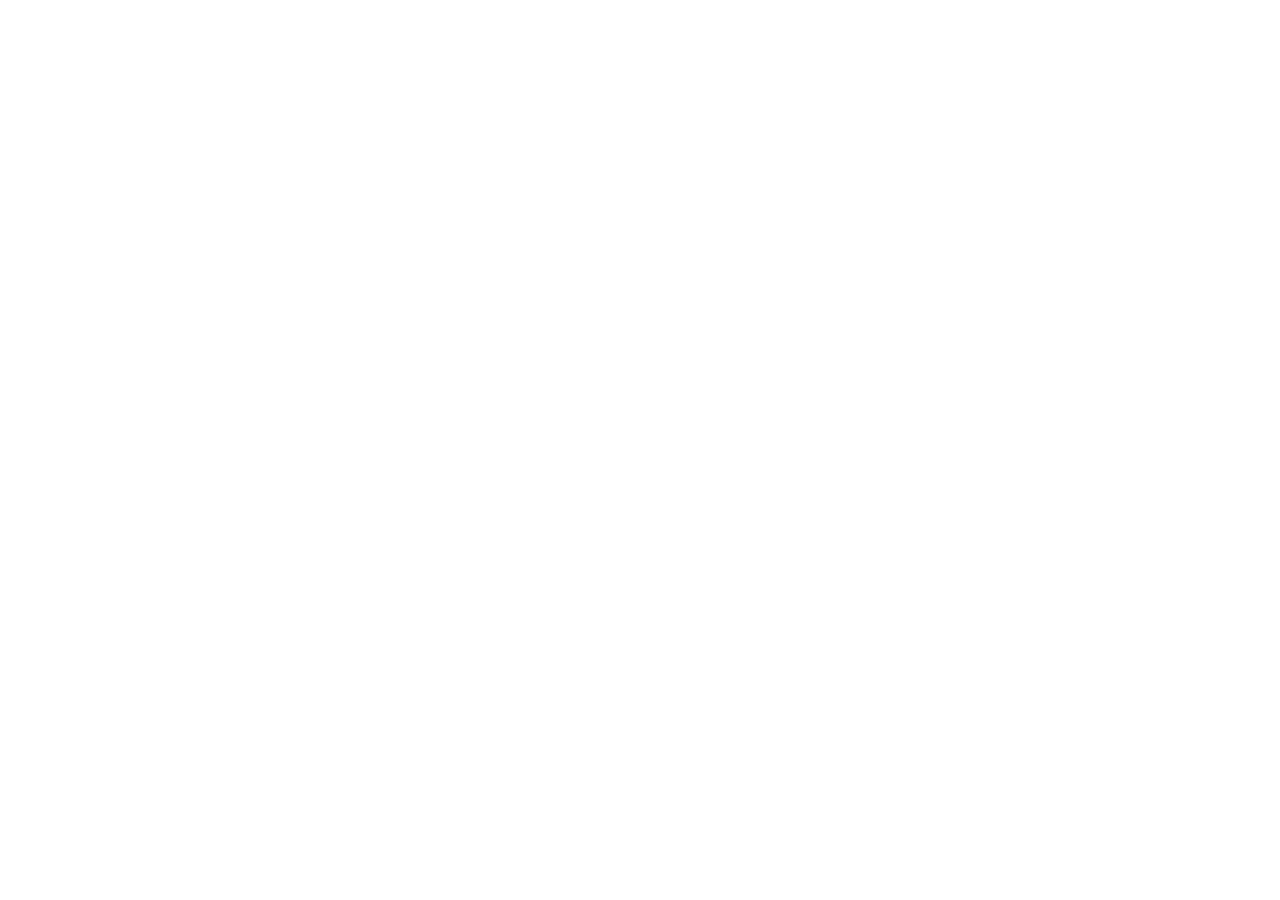
==== index.html @ 934b29be "DigiAssist redirect: eliaslenz-mbaberatung.de -> digiassist.kestura.io" ====
<!DOCTYPE html>
<html lang="de">
<head>
  <meta charset="utf-8">
  <meta name="viewport" content="width=device-width, initial-scale=1">
  <title>DigiAssist — Weiterleitung / Redirect</title>
  <link rel="canonical" href="https://digiassist.kestura.io/">
  <meta name="robots" content="noindex, follow">
  <meta http-equiv="refresh" content="0; url=https://digiassist.kestura.io/">
  <script>window.location.replace("https://digiassist.kestura.io/" + window.location.search + window.location.hash);</script>
  <style>
    body{font-family:system-ui,-apple-system,Segoe UI,Roboto,sans-serif;background:#0e1424;color:#e8edf6;display:flex;min-height:100vh;align-items:center;justify-content:center;margin:0;text-align:center}
    a{color:#6ea8ff}
    .box{max-width:520px;padding:2rem}
  </style>
</head>
<body>
  <div class="box">
    <h1>DigiAssist ist umgezogen</h1>
    <p>Diese Seite finden Sie jetzt unter
       <a href="https://digiassist.kestura.io/">digiassist.kestura.io</a>.</p>
    <p>Sie werden automatisch weitergeleitet. / You are being redirected.</p>
  </div>
</body>
</html>
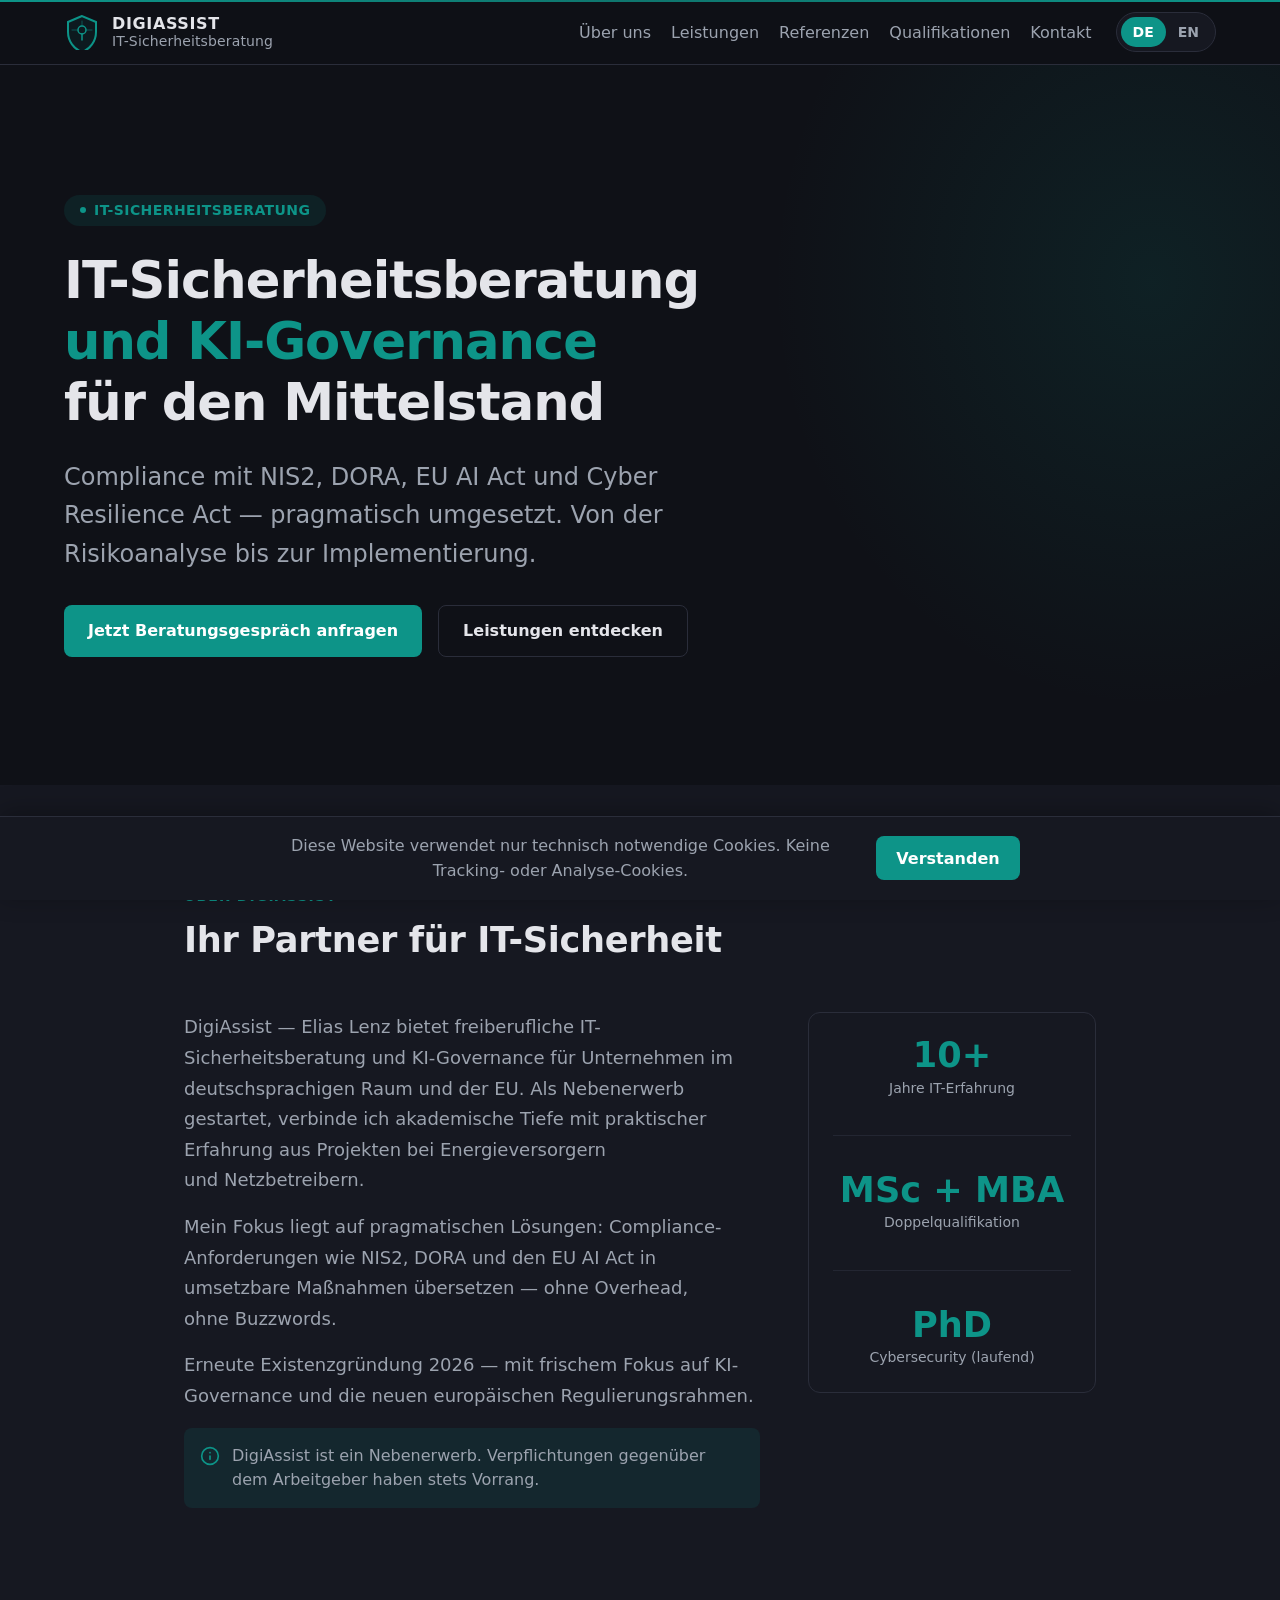
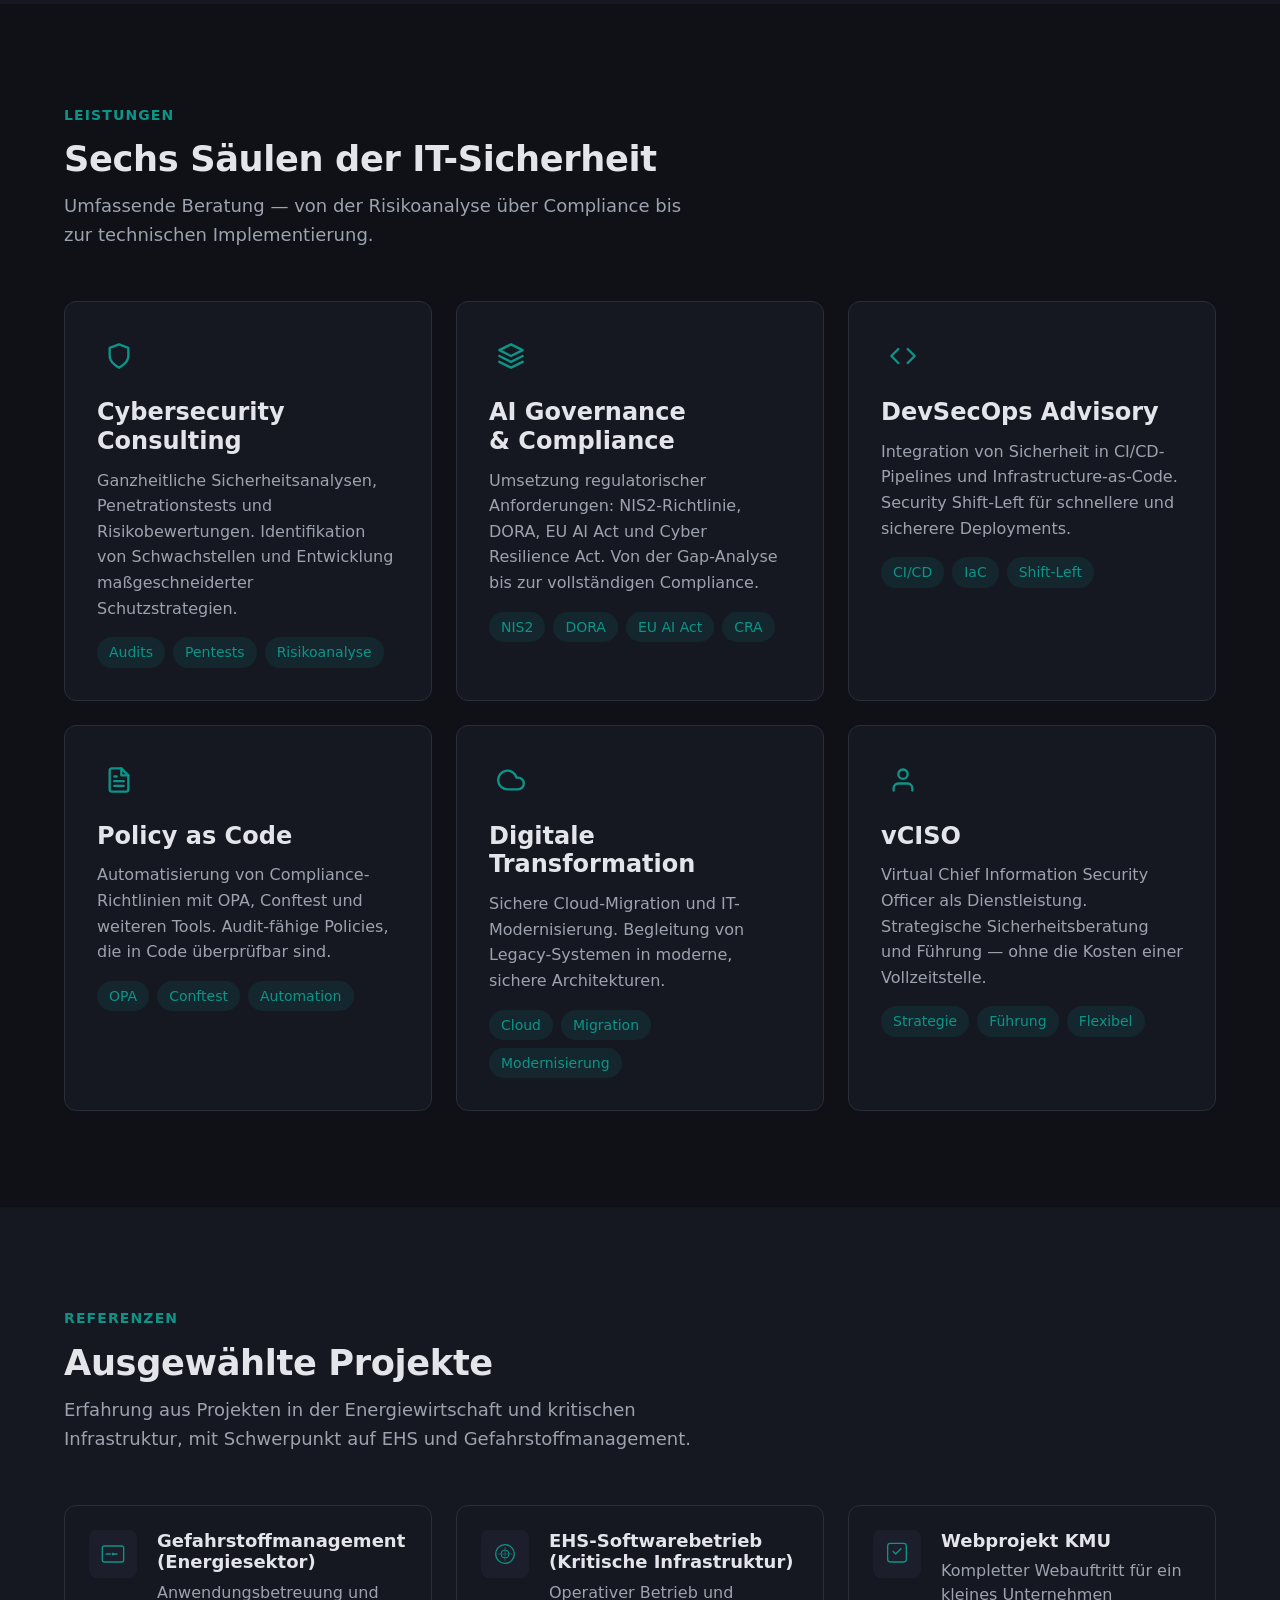
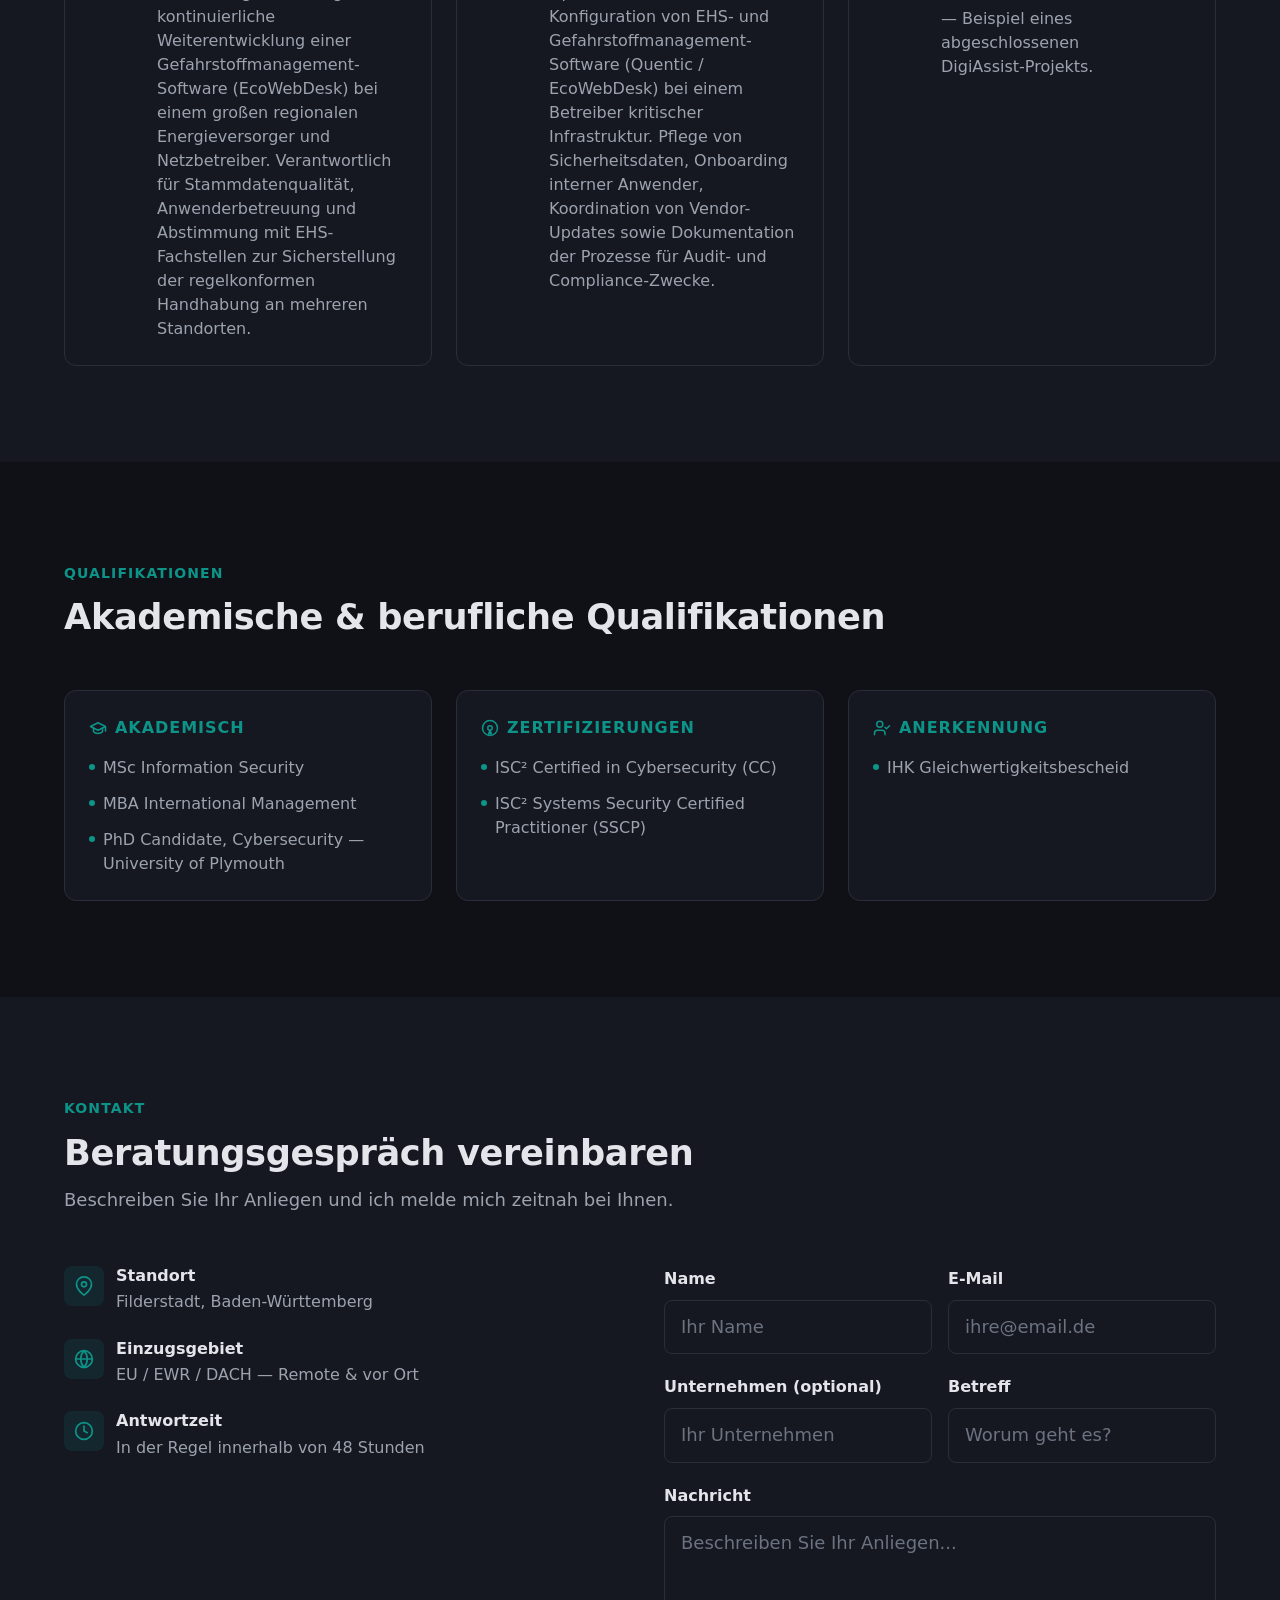
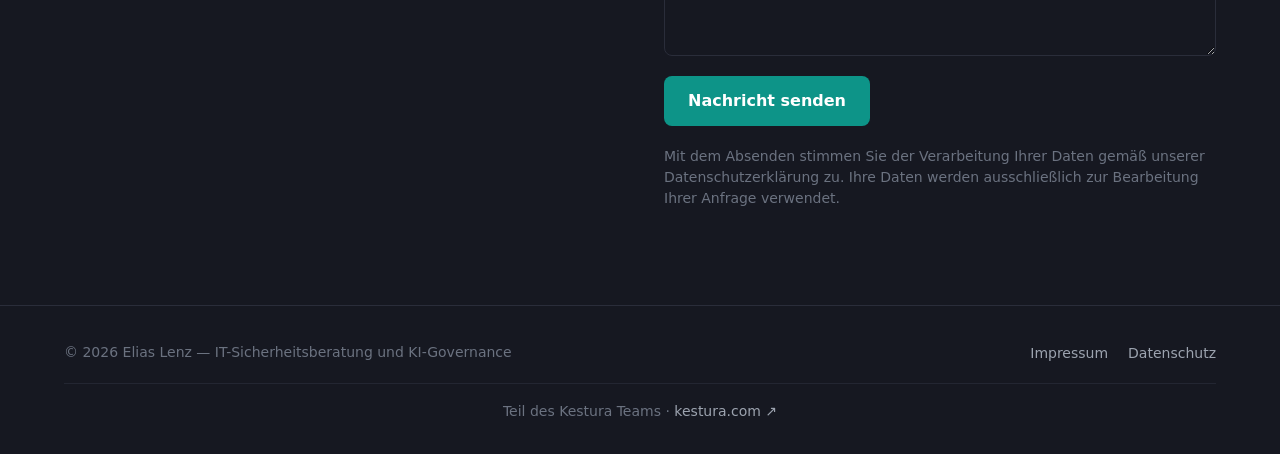
==== commit 6b94dc10: "feat: cutover to canonical eliaslenz-mbaberatung.de Replaces redirect shim with full DigiAssist site" ====
--- a/index.html
+++ b/index.html
@@ -1,25 +1,628 @@
 <!DOCTYPE html>
 <html lang="de">
 <head>
-  <meta charset="utf-8">
-  <meta name="viewport" content="width=device-width, initial-scale=1">
-  <title>DigiAssist — Weiterleitung / Redirect</title>
-  <link rel="canonical" href="https://digiassist.kestura.io/">
-  <meta name="robots" content="noindex, follow">
-  <meta http-equiv="refresh" content="0; url=https://digiassist.kestura.io/">
-  <script>window.location.replace("https://digiassist.kestura.io/" + window.location.search + window.location.hash);</script>
-  <style>
-    body{font-family:system-ui,-apple-system,Segoe UI,Roboto,sans-serif;background:#0e1424;color:#e8edf6;display:flex;min-height:100vh;align-items:center;justify-content:center;margin:0;text-align:center}
-    a{color:#6ea8ff}
-    .box{max-width:520px;padding:2rem}
-  </style>
+<meta charset="UTF-8">
+<meta name="viewport" content="width=device-width, initial-scale=1.0">
+
+<!--
+  Security headers.
+  Only Content-Security-Policy is valid as an HTML <meta http-equiv> per
+  the HTML5 spec; X-Content-Type-Options, X-Frame-Options, Referrer-Policy
+  and Permissions-Policy are HTTP-only and must be set at the host edge
+  (Cloudflare, Hetzner Apache .htaccess, etc.). See docs/Security.md.
+-->
+<meta http-equiv="Content-Security-Policy" content="default-src 'self'; script-src 'self' 'unsafe-inline'; style-src 'self' 'unsafe-inline'; img-src 'self' data:; font-src 'self'; connect-src 'self'; frame-ancestors 'none'; base-uri 'self'; form-action 'self' mailto:;">
+<meta name="referrer" content="strict-origin-when-cross-origin">
+
+<title>DigiAssist — IT-Sicherheitsberatung und KI-Governance | Elias Lenz</title>
+<meta name="description" content="Freiberufliche IT-Sicherheitsberatung und KI-Governance für den Mittelstand. NIS2, DORA, EU AI Act Compliance. Cybersecurity Consulting aus Filderstadt.">
+<meta property="og:title" content="DigiAssist — IT-Sicherheitsberatung und KI-Governance">
+<meta property="og:description" content="Freiberufliche IT-Sicherheitsberatung und KI-Governance für den Mittelstand. NIS2, DORA, EU AI Act Compliance.">
+<meta property="og:type" content="website">
+<meta property="og:url" content="https://eliaslenz-mbaberatung.de">
+<meta property="og:locale" content="de_DE">
+<meta property="og:locale:alternate" content="en_GB">
+<link rel="canonical" href="https://eliaslenz-mbaberatung.de">
+<link rel="alternate" hreflang="de" href="https://eliaslenz-mbaberatung.de/">
+<link rel="alternate" hreflang="en-GB" href="https://eliaslenz-mbaberatung.de/">
+<link rel="alternate" hreflang="x-default" href="https://eliaslenz-mbaberatung.de/">
+<link rel="stylesheet" href="./styles.css">
+
+<!-- JSON-LD Structured Data -->
+<script type="application/ld+json">
+{
+  "@context": "https://schema.org",
+  "@type": "ProfessionalService",
+  "name": "DigiAssist — Elias Lenz, IT-Sicherheitsberatung und KI-Governance",
+  "url": "https://eliaslenz-mbaberatung.de",
+  "description": "Freiberufliche IT-Sicherheitsberatung und KI-Governance für den Mittelstand. NIS2, DORA, EU AI Act, Cyber Resilience Act Compliance.",
+  "address": {
+    "@type": "PostalAddress",
+    "addressLocality": "Filderstadt",
+    "addressRegion": "Baden-Württemberg",
+    "addressCountry": "DE"
+  },
+  "areaServed": ["EU", "EEA", "DACH"],
+  "founder": {
+    "@type": "Person",
+    "name": "Elias Lenz",
+    "jobTitle": "IT-Sicherheitsberater und KI-Governance Consultant"
+  },
+  "parentOrganization": {
+    "@type": "Organization",
+    "name": "Kestura",
+    "url": "https://kestura.com"
+  }
+}
+</script>
 </head>
 <body>
-  <div class="box">
-    <h1>DigiAssist ist umgezogen</h1>
-    <p>Diese Seite finden Sie jetzt unter
-       <a href="https://digiassist.kestura.io/">digiassist.kestura.io</a>.</p>
-    <p>Sie werden automatisch weitergeleitet. / You are being redirected.</p>
+
+<!-- Skip Link -->
+<a href="#main" class="skip-link">Zum Inhalt springen</a>
+
+<!-- ====== HEADER ====== -->
+<header class="header" id="header">
+  <div class="container header__inner">
+    <a href="#" class="logo" aria-label="DigiAssist — Startseite">
+      <!-- SVG Logo: Shield with circuit/lock motif -->
+      <svg class="logo__icon" viewBox="0 0 36 36" fill="none" xmlns="http://www.w3.org/2000/svg" aria-hidden="true">
+        <path d="M18 2L4 8v10c0 9.33 5.97 17.06 14 20 8.03-2.94 14-10.67 14-20V8L18 2z" stroke="#0d9488" stroke-width="2" fill="none"/>
+        <path d="M18 2L4 8v10c0 9.33 5.97 17.06 14 20 8.03-2.94 14-10.67 14-20V8L18 2z" fill="#0d9488" opacity="0.08"/>
+        <circle cx="18" cy="16" r="4" stroke="#0d9488" stroke-width="1.5" fill="none"/>
+        <line x1="18" y1="20" x2="18" y2="26" stroke="#0d9488" stroke-width="1.5" stroke-linecap="round"/>
+        <line x1="14" y1="16" x2="8" y2="16" stroke="#0d9488" stroke-width="1" stroke-linecap="round" opacity="0.5"/>
+        <line x1="22" y1="16" x2="28" y2="16" stroke="#0d9488" stroke-width="1" stroke-linecap="round" opacity="0.5"/>
+        <line x1="18" y1="12" x2="18" y2="7" stroke="#0d9488" stroke-width="1" stroke-linecap="round" opacity="0.5"/>
+      </svg>
+      <span class="logo__text">
+        DigiAssist
+        <span class="logo__sub" data-i18n="hero.badge">IT-Sicherheitsberatung</span>
+      </span>
+    </a>
+
+    <nav class="nav" aria-label="Hauptnavigation">
+      <ul class="nav__links" role="list">
+        <li><a href="#about" data-i18n="nav.about">Über uns</a></li>
+        <li><a href="#services" data-i18n="nav.services">Leistungen</a></li>
+        <li><a href="#references" data-i18n="nav.references">Referenzen</a></li>
+        <li><a href="#qualifications" data-i18n="nav.qualifications">Qualifikationen</a></li>
+        <li><a href="#contact" data-i18n="nav.contact">Kontakt</a></li>
+      </ul>
+
+      <div class="lang-toggle" role="group" aria-label="Sprache wählen">
+        <button class="lang-toggle__btn active" data-lang="de" onclick="setLanguage('de')" aria-label="Deutsch">DE</button>
+        <button class="lang-toggle__btn" data-lang="en" onclick="setLanguage('en')" aria-label="English">EN</button>
+      </div>
+
+      <button class="nav-toggle" aria-label="Navigation öffnen" onclick="toggleMobileNav()">
+        <svg viewBox="0 0 24 24" fill="none" stroke="currentColor" stroke-width="2" stroke-linecap="round">
+          <line x1="3" y1="6" x2="21" y2="6"/>
+          <line x1="3" y1="12" x2="21" y2="12"/>
+          <line x1="3" y1="18" x2="21" y2="18"/>
+        </svg>
+      </button>
+    </nav>
   </div>
+</header>
+
+<!-- Mobile Nav Overlay -->
+<div class="mobile-nav" id="mobileNav" role="dialog" aria-label="Navigation">
+  <button class="mobile-nav__close" aria-label="Navigation schließen" onclick="toggleMobileNav()">
+    <svg viewBox="0 0 24 24" fill="none" stroke="currentColor" stroke-width="2" stroke-linecap="round" width="24" height="24">
+      <line x1="18" y1="6" x2="6" y2="18"/>
+      <line x1="6" y1="6" x2="18" y2="18"/>
+    </svg>
+  </button>
+  <a href="#about" onclick="toggleMobileNav()" data-i18n="nav.about">Über uns</a>
+  <a href="#services" onclick="toggleMobileNav()" data-i18n="nav.services">Leistungen</a>
+  <a href="#references" onclick="toggleMobileNav()" data-i18n="nav.references">Referenzen</a>
+  <a href="#qualifications" onclick="toggleMobileNav()" data-i18n="nav.qualifications">Qualifikationen</a>
+  <a href="#contact" onclick="toggleMobileNav()" data-i18n="nav.contact">Kontakt</a>
+  <div class="lang-toggle" style="margin-top: 1rem;">
+    <button class="lang-toggle__btn active" data-lang="de" onclick="setLanguage('de')" aria-label="Deutsch">DE</button>
+    <button class="lang-toggle__btn" data-lang="en" onclick="setLanguage('en')" aria-label="English">EN</button>
+  </div>
+</div>
+
+<!-- ====== MAIN ====== -->
+<main id="main">
+
+  <!-- HERO -->
+  <section class="hero">
+    <div class="container">
+      <div class="hero__content">
+        <span class="hero__badge" data-i18n="hero.badge">IT-Sicherheitsberatung</span>
+        <h1 class="hero__title">
+          <span data-i18n="hero.title.line1">IT-Sicherheitsberatung</span><br>
+          <span class="accent" data-i18n="hero.title.line2">und KI-Governance</span><br>
+          <span data-i18n="hero.title.line3">für den Mittelstand</span>
+        </h1>
+        <p class="hero__subtitle" data-i18n="hero.subtitle">Compliance mit NIS2, DORA, EU AI Act und Cyber Resilience Act — pragmatisch umgesetzt. Von der Risikoanalyse bis zur Implementierung.</p>
+        <div class="hero__actions">
+          <a href="#contact" class="btn btn--primary" data-i18n="hero.cta">Jetzt Beratungsgespräch anfragen</a>
+          <a href="#services" class="btn btn--outline" data-i18n="hero.cta2">Leistungen entdecken</a>
+        </div>
+      </div>
+    </div>
+  </section>
+
+  <!-- ABOUT -->
+  <section class="section section--alt" id="about">
+    <div class="container container--narrow">
+      <div class="section__header reveal">
+        <span class="section__label" data-i18n="about.label">Über DigiAssist</span>
+        <h2 class="section__title" data-i18n="about.title">Ihr Partner für IT-Sicherheit</h2>
+      </div>
+      <div class="about-content reveal">
+        <div class="about__text">
+          <p data-i18n="about.p1">DigiAssist — Elias Lenz bietet freiberufliche IT-Sicherheitsberatung und KI-Governance für Unternehmen im deutschsprachigen Raum und der EU. Als Nebenerwerb gestartet, verbinde ich akademische Tiefe mit praktischer Erfahrung aus Projekten bei Energieversorgern und Netzbetreibern.</p>
+          <p data-i18n="about.p2">Mein Fokus liegt auf pragmatischen Lösungen: Compliance-Anforderungen wie NIS2, DORA und den EU AI Act in umsetzbare Maßnahmen übersetzen — ohne Overhead, ohne Buzzwords.</p>
+          <p data-i18n="about.p3">Erneute Existenzgründung 2026 — mit frischem Fokus auf KI-Governance und die neuen europäischen Regulierungsrahmen.</p>
+          <div class="about__note">
+            <svg viewBox="0 0 24 24" fill="none" stroke="currentColor" stroke-width="2" stroke-linecap="round" stroke-linejoin="round"><circle cx="12" cy="12" r="10"/><line x1="12" y1="16" x2="12" y2="12"/><line x1="12" y1="8" x2="12.01" y2="8"/></svg>
+            <span data-i18n="about.note">DigiAssist ist ein Nebenerwerb. Verpflichtungen gegenüber dem Arbeitgeber haben stets Vorrang.</span>
+          </div>
+        </div>
+        <div class="about__highlight">
+          <div class="about__stat">
+            <div class="about__stat-value" data-i18n="about.stat1.value">10+</div>
+            <div class="about__stat-label" data-i18n="about.stat1.label">Jahre IT-Erfahrung</div>
+          </div>
+          <hr class="divider">
+          <div class="about__stat">
+            <div class="about__stat-value" data-i18n="about.stat2.value">MSc + MBA</div>
+            <div class="about__stat-label" data-i18n="about.stat2.label">Doppelqualifikation</div>
+          </div>
+          <hr class="divider">
+          <div class="about__stat">
+            <div class="about__stat-value" data-i18n="about.stat3.value">PhD</div>
+            <div class="about__stat-label" data-i18n="about.stat3.label">Cybersecurity (laufend)</div>
+          </div>
+        </div>
+      </div>
+    </div>
+  </section>
+
+  <!-- SERVICES -->
+  <section class="section" id="services">
+    <div class="container">
+      <div class="section__header reveal">
+        <span class="section__label" data-i18n="services.label">Leistungen</span>
+        <h2 class="section__title" data-i18n="services.title">Sechs Säulen der IT-Sicherheit</h2>
+        <p class="section__desc" data-i18n="services.desc">Umfassende Beratung — von der Risikoanalyse über Compliance bis zur technischen Implementierung.</p>
+      </div>
+      <div class="services-grid">
+
+        <!-- Service 1: Cybersecurity Consulting -->
+        <div class="service-card reveal">
+          <div class="service-card__icon">
+            <svg viewBox="0 0 24 24" fill="none" stroke="currentColor" stroke-width="2" stroke-linecap="round" stroke-linejoin="round">
+              <path d="M12 22s8-4 8-10V5l-8-3-8 3v7c0 6 8 10 8 10z"/>
+            </svg>
+          </div>
+          <h3 class="service-card__title" data-i18n="service1.title">Cybersecurity Consulting</h3>
+          <p class="service-card__desc" data-i18n="service1.desc">Ganzheitliche Sicherheitsanalysen, Penetrationstests und Risikobewertungen. Identifikation von Schwachstellen und Entwicklung maßgeschneiderter Schutzstrategien.</p>
+          <div class="service-card__tags" data-i18n-tags="service1.tags">
+            <span class="service-card__tag">Audits</span>
+            <span class="service-card__tag">Pentests</span>
+            <span class="service-card__tag">Risikoanalyse</span>
+          </div>
+        </div>
+
+        <!-- Service 2: AI Governance & Compliance -->
+        <div class="service-card reveal">
+          <div class="service-card__icon">
+            <svg viewBox="0 0 24 24" fill="none" stroke="currentColor" stroke-width="2" stroke-linecap="round" stroke-linejoin="round">
+              <path d="M12 2L2 7l10 5 10-5-10-5z"/><path d="M2 17l10 5 10-5"/><path d="M2 12l10 5 10-5"/>
+            </svg>
+          </div>
+          <h3 class="service-card__title" data-i18n="service2.title">AI Governance & Compliance</h3>
+          <p class="service-card__desc" data-i18n="service2.desc">Umsetzung regulatorischer Anforderungen: NIS2-Richtlinie, DORA, EU AI Act und Cyber Resilience Act. Von der Gap-Analyse bis zur vollständigen Compliance.</p>
+          <div class="service-card__tags" data-i18n-tags="service2.tags">
+            <span class="service-card__tag">NIS2</span>
+            <span class="service-card__tag">DORA</span>
+            <span class="service-card__tag">EU AI Act</span>
+            <span class="service-card__tag">CRA</span>
+          </div>
+        </div>
+
+        <!-- Service 3: DevSecOps Advisory -->
+        <div class="service-card reveal">
+          <div class="service-card__icon">
+            <svg viewBox="0 0 24 24" fill="none" stroke="currentColor" stroke-width="2" stroke-linecap="round" stroke-linejoin="round">
+              <polyline points="16 18 22 12 16 6"/><polyline points="8 6 2 12 8 18"/>
+            </svg>
+          </div>
+          <h3 class="service-card__title" data-i18n="service3.title">DevSecOps Advisory</h3>
+          <p class="service-card__desc" data-i18n="service3.desc">Integration von Sicherheit in CI/CD-Pipelines und Infrastructure-as-Code. Security Shift-Left für schnellere und sicherere Deployments.</p>
+          <div class="service-card__tags" data-i18n-tags="service3.tags">
+            <span class="service-card__tag">CI/CD</span>
+            <span class="service-card__tag">IaC</span>
+            <span class="service-card__tag">Shift-Left</span>
+          </div>
+        </div>
+
+        <!-- Service 4: Policy as Code -->
+        <div class="service-card reveal">
+          <div class="service-card__icon">
+            <svg viewBox="0 0 24 24" fill="none" stroke="currentColor" stroke-width="2" stroke-linecap="round" stroke-linejoin="round">
+              <path d="M14 2H6a2 2 0 0 0-2 2v16a2 2 0 0 0 2 2h12a2 2 0 0 0 2-2V8z"/><polyline points="14 2 14 8 20 8"/><line x1="16" y1="13" x2="8" y2="13"/><line x1="16" y1="17" x2="8" y2="17"/><polyline points="10 9 9 9 8 9"/>
+            </svg>
+          </div>
+          <h3 class="service-card__title" data-i18n="service4.title">Policy as Code</h3>
+          <p class="service-card__desc" data-i18n="service4.desc">Automatisierung von Compliance-Richtlinien mit OPA, Conftest und weiteren Tools. Audit-fähige Policies, die in Code überprüfbar sind.</p>
+          <div class="service-card__tags" data-i18n-tags="service4.tags">
+            <span class="service-card__tag">OPA</span>
+            <span class="service-card__tag">Conftest</span>
+            <span class="service-card__tag">Automation</span>
+          </div>
+        </div>
+
+        <!-- Service 5: Digital Transformation -->
+        <div class="service-card reveal">
+          <div class="service-card__icon">
+            <svg viewBox="0 0 24 24" fill="none" stroke="currentColor" stroke-width="2" stroke-linecap="round" stroke-linejoin="round">
+              <path d="M18 10h-1.26A8 8 0 1 0 9 20h9a5 5 0 0 0 0-10z"/>
+            </svg>
+          </div>
+          <h3 class="service-card__title" data-i18n="service5.title">Digitale Transformation</h3>
+          <p class="service-card__desc" data-i18n="service5.desc">Sichere Cloud-Migration und IT-Modernisierung. Begleitung von Legacy-Systemen in moderne, sichere Architekturen.</p>
+          <div class="service-card__tags" data-i18n-tags="service5.tags">
+            <span class="service-card__tag">Cloud</span>
+            <span class="service-card__tag">Migration</span>
+            <span class="service-card__tag">Modernisierung</span>
+          </div>
+        </div>
+
+        <!-- Service 6: vCISO -->
+        <div class="service-card reveal">
+          <div class="service-card__icon">
+            <svg viewBox="0 0 24 24" fill="none" stroke="currentColor" stroke-width="2" stroke-linecap="round" stroke-linejoin="round">
+              <path d="M20 21v-2a4 4 0 0 0-4-4H8a4 4 0 0 0-4 4v2"/><circle cx="12" cy="7" r="4"/>
+            </svg>
+          </div>
+          <h3 class="service-card__title" data-i18n="service6.title">vCISO</h3>
+          <p class="service-card__desc" data-i18n="service6.desc">Virtual Chief Information Security Officer als Dienstleistung. Strategische Sicherheitsberatung und Führung — ohne die Kosten einer Vollzeitstelle.</p>
+          <div class="service-card__tags" data-i18n-tags="service6.tags">
+            <span class="service-card__tag">Strategie</span>
+            <span class="service-card__tag">Führung</span>
+            <span class="service-card__tag">Flexibel</span>
+          </div>
+        </div>
+
+      </div>
+    </div>
+  </section>
+
+  <!-- REFERENZEN -->
+  <section class="section section--alt" id="references">
+    <div class="container">
+      <div class="section__header reveal">
+        <span class="section__label" data-i18n="refs.label">Referenzen</span>
+        <h2 class="section__title" data-i18n="refs.title">Ausgewählte Projekte</h2>
+        <p class="section__desc" data-i18n="refs.desc">Erfahrung aus Projekten in der Energiewirtschaft und kritischen Infrastruktur, mit Schwerpunkt auf EHS und Gefahrstoffmanagement.</p>
+      </div>
+      <div class="clients-grid">
+        <div class="client-card reveal">
+          <div class="client-card__logo">
+            <svg viewBox="0 0 48 48" fill="none" width="32" height="32">
+              <rect x="8" y="12" width="32" height="24" rx="3" stroke="#0d9488" stroke-width="2" fill="none"/>
+              <path d="M14 24h6m4 0h6" stroke="#0d9488" stroke-width="2" stroke-linecap="round"/>
+              <circle cx="24" cy="24" r="2" fill="#0d9488"/>
+            </svg>
+          </div>
+          <div class="client-card__info">
+            <h3 data-i18n="ref1.name">Gefahrstoffmanagement (Energiesektor)</h3>
+            <p data-i18n="ref1.desc">Anwendungsbetreuung und kontinuierliche Weiterentwicklung einer Gefahrstoffmanagement-Software (EcoWebDesk) bei einem großen regionalen Energieversorger und Netzbetreiber. Verantwortlich für Stammdatenqualität, Anwenderbetreuung und Abstimmung mit EHS-Fachstellen zur Sicherstellung der regelkonformen Handhabung an mehreren Standorten.</p>
+          </div>
+        </div>
+
+        <div class="client-card reveal">
+          <div class="client-card__logo">
+            <svg viewBox="0 0 48 48" fill="none" width="32" height="32">
+              <circle cx="24" cy="24" r="14" stroke="#0d9488" stroke-width="2" fill="none"/>
+              <path d="M14 24h20M24 14v20" stroke="#0d9488" stroke-width="1.5" stroke-linecap="round" opacity="0.5"/>
+              <circle cx="24" cy="24" r="6" stroke="#0d9488" stroke-width="1.5" fill="none"/>
+            </svg>
+          </div>
+          <div class="client-card__info">
+            <h3 data-i18n="ref2.name">EHS-Softwarebetrieb (Kritische Infrastruktur)</h3>
+            <p data-i18n="ref2.desc">Operativer Betrieb und Konfiguration von EHS- und Gefahrstoffmanagement-Software (Quentic / EcoWebDesk) bei einem Betreiber kritischer Infrastruktur. Pflege von Sicherheitsdaten, Onboarding interner Anwender, Koordination von Vendor-Updates sowie Dokumentation der Prozesse für Audit- und Compliance-Zwecke.</p>
+          </div>
+        </div>
+
+        <div class="client-card reveal">
+          <div class="client-card__logo">
+            <svg viewBox="0 0 48 48" fill="none" width="32" height="32">
+              <rect x="10" y="8" width="28" height="28" rx="4" stroke="#0d9488" stroke-width="2" fill="none"/>
+              <path d="M18 20l4 4 8-8" stroke="#0d9488" stroke-width="2" stroke-linecap="round" stroke-linejoin="round"/>
+            </svg>
+          </div>
+          <div class="client-card__info">
+            <h3 data-i18n="ref3.name">Webprojekt KMU</h3>
+            <p data-i18n="ref3.desc">Kompletter Webauftritt für ein kleines Unternehmen — Beispiel eines abgeschlossenen DigiAssist-Projekts.</p>
+          </div>
+        </div>
+      </div>
+    </div>
+  </section>
+
+  <!-- QUALIFIKATIONEN -->
+  <section class="section" id="qualifications">
+    <div class="container">
+      <div class="section__header reveal">
+        <span class="section__label" data-i18n="quals.label">Qualifikationen</span>
+        <h2 class="section__title" data-i18n="quals.title">Akademische & berufliche Qualifikationen</h2>
+      </div>
+      <div class="quals-grid">
+        <div class="qual-group reveal">
+          <div class="qual-group__title">
+            <svg viewBox="0 0 24 24" fill="none" stroke="currentColor" stroke-width="2" stroke-linecap="round" stroke-linejoin="round"><path d="M22 10v6M2 10l10-5 10 5-10 5z"/><path d="M6 12v5c3 3 9 3 12 0v-5"/></svg>
+            <span data-i18n="quals.academic">Akademisch</span>
+          </div>
+          <ul class="qual-list" role="list">
+            <li data-i18n="qual.msc">MSc Information Security</li>
+            <li data-i18n="qual.mba">MBA International Management</li>
+            <li data-i18n="qual.phd">PhD Candidate, Cybersecurity — University of Plymouth</li>
+          </ul>
+        </div>
+        <div class="qual-group reveal">
+          <div class="qual-group__title">
+            <svg viewBox="0 0 24 24" fill="none" stroke="currentColor" stroke-width="2" stroke-linecap="round" stroke-linejoin="round"><path d="M12 15l-2 5 2-1 2 1-2-5z"/><path d="M9 12a3 3 0 1 0 6 0 3 3 0 0 0-6 0z"/><path d="M12 2a10 10 0 1 0 0 20 10 10 0 0 0 0-20z"/></svg>
+            <span data-i18n="quals.certs">Zertifizierungen</span>
+          </div>
+          <ul class="qual-list" role="list">
+            <li data-i18n="qual.cc">ISC² Certified in Cybersecurity (CC)</li>
+            <li data-i18n="qual.sscp">ISC² Systems Security Certified Practitioner (SSCP)</li>
+          </ul>
+        </div>
+        <div class="qual-group reveal">
+          <div class="qual-group__title">
+            <svg viewBox="0 0 24 24" fill="none" stroke="currentColor" stroke-width="2" stroke-linecap="round" stroke-linejoin="round"><path d="M16 21v-2a4 4 0 0 0-4-4H6a4 4 0 0 0-4 4v2"/><circle cx="9" cy="7" r="4"/><polyline points="16 11 18 13 22 9"/></svg>
+            <span data-i18n="quals.recognition">Anerkennung</span>
+          </div>
+          <ul class="qual-list" role="list">
+            <li data-i18n="qual.ihk">IHK Gleichwertigkeitsbescheid</li>
+          </ul>
+        </div>
+      </div>
+    </div>
+  </section>
+
+  <!-- KONTAKT -->
+  <section class="section section--alt" id="contact">
+    <div class="container">
+      <div class="section__header reveal">
+        <span class="section__label" data-i18n="contact.label">Kontakt</span>
+        <h2 class="section__title" data-i18n="contact.title">Beratungsgespräch vereinbaren</h2>
+        <p class="section__desc" data-i18n="contact.desc">Beschreiben Sie Ihr Anliegen und ich melde mich zeitnah bei Ihnen.</p>
+      </div>
+      <div class="contact-grid reveal">
+        <div class="contact__info">
+          <div class="contact__info-item">
+            <div class="contact__info-icon">
+              <svg viewBox="0 0 24 24" fill="none" stroke="currentColor" stroke-width="2" stroke-linecap="round" stroke-linejoin="round"><path d="M21 10c0 7-9 13-9 13s-9-6-9-13a9 9 0 0 1 18 0z"/><circle cx="12" cy="10" r="3"/></svg>
+            </div>
+            <div class="contact__info-text">
+              <h3 data-i18n="contact.info.location.title">Standort</h3>
+              <p data-i18n="contact.info.location.text">Filderstadt, Baden-Württemberg</p>
+            </div>
+          </div>
+          <div class="contact__info-item">
+            <div class="contact__info-icon">
+              <svg viewBox="0 0 24 24" fill="none" stroke="currentColor" stroke-width="2" stroke-linecap="round" stroke-linejoin="round"><circle cx="12" cy="12" r="10"/><line x1="2" y1="12" x2="22" y2="12"/><path d="M12 2a15.3 15.3 0 0 1 4 10 15.3 15.3 0 0 1-4 10 15.3 15.3 0 0 1-4-10 15.3 15.3 0 0 1 4-10z"/></svg>
+            </div>
+            <div class="contact__info-text">
+              <h3 data-i18n="contact.info.scope.title">Einzugsgebiet</h3>
+              <p data-i18n="contact.info.scope.text">EU / EWR / DACH — Remote & vor Ort</p>
+            </div>
+          </div>
+          <div class="contact__info-item">
+            <div class="contact__info-icon">
+              <svg viewBox="0 0 24 24" fill="none" stroke="currentColor" stroke-width="2" stroke-linecap="round" stroke-linejoin="round"><circle cx="12" cy="12" r="10"/><polyline points="12 6 12 12 16 14"/></svg>
+            </div>
+            <div class="contact__info-text">
+              <h3 data-i18n="contact.info.response.title">Antwortzeit</h3>
+              <p data-i18n="contact.info.response.text">In der Regel innerhalb von 48 Stunden</p>
+            </div>
+          </div>
+        </div>
+
+        <form class="form" id="contactForm" onsubmit="return handleSubmit(event)">
+          <div class="form__row">
+            <div class="form__group">
+              <label class="form__label" for="name" data-i18n="contact.form.name">Name</label>
+              <input class="form__input" type="text" id="name" name="name" required
+                data-i18n-placeholder="contact.form.placeholder.name" placeholder="Ihr Name">
+            </div>
+            <div class="form__group">
+              <label class="form__label" for="email" data-i18n="contact.form.email">E-Mail</label>
+              <input class="form__input" type="email" id="email" name="email" required
+                data-i18n-placeholder="contact.form.placeholder.email" placeholder="ihre@email.de">
+            </div>
+          </div>
+          <div class="form__row">
+            <div class="form__group">
+              <label class="form__label" for="company" data-i18n="contact.form.company">Unternehmen (optional)</label>
+              <input class="form__input" type="text" id="company" name="company"
+                data-i18n-placeholder="contact.form.placeholder.company" placeholder="Ihr Unternehmen">
+            </div>
+            <div class="form__group">
+              <label class="form__label" for="subject" data-i18n="contact.form.subject">Betreff</label>
+              <input class="form__input" type="text" id="subject" name="subject" required
+                data-i18n-placeholder="contact.form.placeholder.subject" placeholder="Worum geht es?">
+            </div>
+          </div>
+          <div class="form__group">
+            <label class="form__label" for="message" data-i18n="contact.form.message">Nachricht</label>
+            <textarea class="form__textarea" id="message" name="message" required
+              data-i18n-placeholder="contact.form.placeholder.message" placeholder="Beschreiben Sie Ihr Anliegen..."></textarea>
+          </div>
+
+          <!-- Honeypot field — anti-bot, not visible -->
+          <div class="form__hp" aria-hidden="true">
+            <label for="website_url">Website</label>
+            <input type="text" id="website_url" name="website_url" tabindex="-1" autocomplete="off">
+          </div>
+
+          <button type="submit" class="btn btn--primary form__submit" data-i18n="contact.form.submit">Nachricht senden</button>
+          <p class="form__notice" data-i18n="contact.form.notice">Mit dem Absenden stimmen Sie der Verarbeitung Ihrer Daten gemäß unserer Datenschutzerklärung zu. Ihre Daten werden ausschließlich zur Bearbeitung Ihrer Anfrage verwendet.</p>
+        </form>
+      </div>
+    </div>
+  </section>
+
+</main>
+
+<!-- ====== FOOTER ====== -->
+<footer class="footer">
+  <div class="container">
+    <div class="footer__inner">
+      <p class="footer__copy" data-i18n="footer.copy">&copy; 2026 Elias Lenz — IT-Sicherheitsberatung und KI-Governance</p>
+      <ul class="footer__links" role="list">
+        <li><a href="./impressum.html" data-i18n="footer.impressum">Impressum</a></li>
+        <li><a href="./datenschutz.html" data-i18n="footer.datenschutz">Datenschutz</a></li>
+      </ul>
+    </div>
+    <div class="footer__attribution">
+      <span data-i18n="footer.affiliation">Teil des Kestura Teams</span> ·
+      <a href="https://kestura.com" target="_blank" rel="noopener noreferrer">kestura.com ↗</a>
+    </div>
+  </div>
+</footer>
+
+<!-- ====== COOKIE CONSENT BANNER ====== -->
+<div class="cookie-banner" id="cookieBanner">
+  <p class="cookie-banner__text" data-i18n="cookie.text">Diese Website verwendet nur technisch notwendige Cookies. Keine Tracking- oder Analyse-Cookies.</p>
+  <button class="cookie-banner__btn" onclick="acceptCookies()" data-i18n="cookie.btn">Verstanden</button>
+</div>
+
+<!-- ====== SCRIPTS ====== -->
+<script src="./i18n.js"></script>
+<script>
+// === Mobile Navigation ===
+function toggleMobileNav() {
+  const nav = document.getElementById('mobileNav');
+  nav.classList.toggle('active');
+  document.body.style.overflow = nav.classList.contains('active') ? 'hidden' : '';
+}
+
+// === Header scroll effect ===
+let lastScroll = 0;
+window.addEventListener('scroll', () => {
+  const header = document.getElementById('header');
+  const scrollY = window.scrollY;
+  if (scrollY > 50) {
+    header.classList.add('header--scrolled');
+  } else {
+    header.classList.remove('header--scrolled');
+  }
+  lastScroll = scrollY;
+}, { passive: true });
+
+// === Cookie consent ===
+var cookieConsented = false;
+function acceptCookies() {
+  const banner = document.getElementById('cookieBanner');
+  banner.classList.add('hidden');
+  cookieConsented = true;
+  // Set a session cookie for consent tracking
+  try { document.cookie = 'digiassist_consent=1;path=/;SameSite=Strict'; } catch(e) {}
+}
+(function() {
+  try {
+    if (document.cookie.indexOf('digiassist_consent=1') !== -1) {
+      document.getElementById('cookieBanner').classList.add('hidden');
+      cookieConsented = true;
+    }
+  } catch(e) {}
+})();
+
+// === Contact form handler (mailto with JS-assembled email) ===
+function handleSubmit(e) {
+  e.preventDefault();
+
+  // Honeypot check
+  const hp = document.getElementById('website_url');
+  if (hp && hp.value) {
+    alert(t('form.error.bot'));
+    return false;
+  }
+
+  const name = document.getElementById('name').value.trim();
+  const email = document.getElementById('email').value.trim();
+  const company = document.getElementById('company').value.trim();
+  const subject = document.getElementById('subject').value.trim();
+  const message = document.getElementById('message').value.trim();
+
+  if (!name || !email || !subject || !message) {
+    alert(t('form.error.fields'));
+    return false;
+  }
+
+  // Assemble email address via JavaScript (obfuscated)
+  const u = 'info';
+  const d = 'eliaslenz-mbaberatung';
+  const t_ld = 'de';
+  const addr = u + '@' + d + '.' + t_ld;
+
+  // Build mailto body
+  const body = [
+    'Name: ' + name,
+    'E-Mail: ' + email,
+    company ? 'Unternehmen: ' + company : '',
+    '',
+    message
+  ].filter(Boolean).join('\n');
+
+  const mailtoLink = 'mailto:' + encodeURIComponent(addr) +
+    '?subject=' + encodeURIComponent('[DigiAssist] ' + subject) +
+    '&body=' + encodeURIComponent(body);
+
+  window.open(mailtoLink, '_blank');
+  alert(t('form.success'));
+  return false;
+}
+
+// === Scroll reveal animations ===
+(function() {
+  const reveals = document.querySelectorAll('.reveal');
+  if (!reveals.length) return;
+
+  const observer = new IntersectionObserver((entries) => {
+    entries.forEach(entry => {
+      if (entry.isIntersecting) {
+        entry.target.classList.add('visible');
+        observer.unobserve(entry.target);
+      }
+    });
+  }, { threshold: 0.1, rootMargin: '0px 0px -40px 0px' });
+
+  reveals.forEach(el => observer.observe(el));
+})();
+
+// === Tag i18n update ===
+function updateTags() {
+  document.querySelectorAll('[data-i18n-tags]').forEach(container => {
+    const key = container.getAttribute('data-i18n-tags');
+    const text = translations[currentLang][key];
+    if (text) {
+      const tags = text.split('|');
+      container.innerHTML = tags.map(tag =>
+        '<span class="service-card__tag">' + tag.trim() + '</span>'
+      ).join('');
+    }
+  });
+}
+
+// Override setLanguage to also update tags
+const origSetLanguage = setLanguage;
+setLanguage = function(lang) {
+  origSetLanguage(lang);
+  updateTags();
+};
+</script>
+
 </body>
 </html>
--- a/styles.css
+++ b/styles.css
@@ -0,0 +1,960 @@
+/* ============================================================
+   DigiAssist — IT-Sicherheitsberatung und KI-Governance
+   Dark theme with teal accent (#0d9488)
+   System fonts only (DSGVO compliant — no external font CDN)
+   ============================================================ */
+
+/* === BASE RESET === */
+*, *::before, *::after { box-sizing: border-box; margin: 0; padding: 0; }
+
+html {
+  -moz-text-size-adjust: none;
+  -webkit-text-size-adjust: none;
+  text-size-adjust: none;
+  -webkit-font-smoothing: antialiased;
+  -moz-osx-font-smoothing: grayscale;
+  text-rendering: optimizeLegibility;
+  scroll-behavior: smooth;
+  scroll-padding-top: 5rem;
+}
+
+/* === DESIGN TOKENS === */
+:root {
+  /* Type Scale (fluid) */
+  --text-xs:   clamp(0.75rem,  0.7rem  + 0.25vw, 0.875rem);
+  --text-sm:   clamp(0.875rem, 0.8rem  + 0.35vw, 1rem);
+  --text-base: clamp(1rem,     0.95rem + 0.25vw, 1.125rem);
+  --text-lg:   clamp(1.125rem, 1rem    + 0.75vw, 1.5rem);
+  --text-xl:   clamp(1.5rem,   1.2rem  + 1.25vw, 2.25rem);
+  --text-2xl:  clamp(2rem,     1.2rem  + 2.5vw,  3.5rem);
+
+  /* Spacing (4px system) */
+  --space-1:  0.25rem;
+  --space-2:  0.5rem;
+  --space-3:  0.75rem;
+  --space-4:  1rem;
+  --space-5:  1.25rem;
+  --space-6:  1.5rem;
+  --space-8:  2rem;
+  --space-10: 2.5rem;
+  --space-12: 3rem;
+  --space-16: 4rem;
+  --space-20: 5rem;
+  --space-24: 6rem;
+  --space-32: 8rem;
+
+  /* Fonts — system stack only (DSGVO) */
+  --font-body: -apple-system, BlinkMacSystemFont, 'Segoe UI', system-ui, Roboto, 'Helvetica Neue', sans-serif;
+  --font-display: var(--font-body);
+  --font-mono: 'SF Mono', 'Cascadia Code', 'Fira Code', 'JetBrains Mono', ui-monospace, monospace;
+
+  /* Radius */
+  --radius-sm: 0.375rem;
+  --radius-md: 0.5rem;
+  --radius-lg: 0.75rem;
+  --radius-xl: 1rem;
+  --radius-full: 9999px;
+
+  /* Transitions */
+  --transition-interactive: 180ms cubic-bezier(0.16, 1, 0.3, 1);
+
+  /* Content widths */
+  --content-narrow: 640px;
+  --content-default: 960px;
+  --content-wide: 1200px;
+}
+
+/* === DARK THEME (default) === */
+:root {
+  --color-bg:             #0f1117;
+  --color-surface:        #161821;
+  --color-surface-2:      #1c1f2b;
+  --color-surface-offset: #1a1d28;
+  --color-border:         #2a2d3a;
+  --color-divider:        #232632;
+
+  /* Teal accent */
+  --color-primary:        #0d9488;
+  --color-primary-hover:  #0f766e;
+  --color-primary-active: #115e59;
+  --color-primary-light:  rgba(13, 148, 136, 0.12);
+  --color-primary-glow:   rgba(13, 148, 136, 0.25);
+
+  /* Text */
+  --color-text:           #e4e5ea;
+  --color-text-muted:     #9ca3af;
+  --color-text-faint:     #6b7280;
+  --color-text-inverse:   #0f1117;
+
+  /* Semantic */
+  --color-success:        #22c55e;
+  --color-warning:        #f59e0b;
+  --color-error:          #ef4444;
+
+  /* Shadows */
+  --shadow-sm: 0 1px 3px rgba(0, 0, 0, 0.3);
+  --shadow-md: 0 4px 16px rgba(0, 0, 0, 0.4);
+  --shadow-lg: 0 12px 40px rgba(0, 0, 0, 0.5);
+}
+
+/* === BODY === */
+body {
+  min-height: 100dvh;
+  line-height: 1.6;
+  font-family: var(--font-body);
+  font-size: var(--text-base);
+  color: var(--color-text);
+  background-color: var(--color-bg);
+}
+
+img, picture, video, canvas, svg { display: block; max-width: 100%; height: auto; }
+input, button, textarea, select { font: inherit; color: inherit; }
+h1, h2, h3, h4, h5, h6 { text-wrap: balance; line-height: 1.2; }
+p, li, figcaption { text-wrap: pretty; max-width: 72ch; }
+
+::selection {
+  background: var(--color-primary-glow);
+  color: var(--color-text);
+}
+
+:focus-visible {
+  outline: 2px solid var(--color-primary);
+  outline-offset: 3px;
+  border-radius: var(--radius-sm);
+}
+
+@media (prefers-reduced-motion: reduce) {
+  *, *::before, *::after {
+    animation-duration: 0.01ms !important;
+    animation-iteration-count: 1 !important;
+    transition-duration: 0.01ms !important;
+    scroll-behavior: auto !important;
+  }
+}
+
+button { cursor: pointer; background: none; border: none; }
+
+a, button, [role="button"], [role="link"], input, textarea, select {
+  transition: color var(--transition-interactive),
+              background var(--transition-interactive),
+              border-color var(--transition-interactive),
+              box-shadow var(--transition-interactive),
+              transform var(--transition-interactive);
+}
+
+a { color: var(--color-primary); text-decoration: none; }
+a:hover { color: var(--color-primary-hover); }
+
+.sr-only {
+  position: absolute; width: 1px; height: 1px; padding: 0; margin: -1px;
+  overflow: hidden; clip: rect(0, 0, 0, 0); white-space: nowrap; border-width: 0;
+}
+
+/* === SKIP LINK === */
+.skip-link {
+  position: absolute;
+  top: -100%;
+  left: var(--space-4);
+  background: var(--color-primary);
+  color: var(--color-text-inverse);
+  padding: var(--space-2) var(--space-4);
+  border-radius: var(--radius-md);
+  font-size: var(--text-sm);
+  font-weight: 600;
+  z-index: 200;
+}
+.skip-link:focus {
+  top: var(--space-4);
+}
+
+/* === LAYOUT === */
+.container {
+  width: 100%;
+  max-width: var(--content-wide);
+  margin: 0 auto;
+  padding-inline: var(--space-6);
+}
+
+.container--narrow {
+  max-width: var(--content-default);
+}
+
+/* === HEADER / NAV === */
+.header {
+  position: sticky;
+  top: 0;
+  z-index: 100;
+  background: rgba(15, 17, 23, 0.92);
+  backdrop-filter: blur(16px);
+  -webkit-backdrop-filter: blur(16px);
+  border-bottom: 1px solid var(--color-border);
+  transition: box-shadow 0.3s ease;
+}
+.header--scrolled {
+  box-shadow: var(--shadow-md);
+}
+
+.header__inner {
+  display: flex;
+  align-items: center;
+  justify-content: space-between;
+  padding-block: var(--space-3);
+  gap: var(--space-4);
+}
+
+.logo {
+  display: flex;
+  align-items: center;
+  gap: var(--space-3);
+  text-decoration: none;
+  color: var(--color-text);
+  flex-shrink: 0;
+}
+.logo__icon {
+  width: 36px;
+  height: 36px;
+  flex-shrink: 0;
+}
+.logo__text {
+  font-size: var(--text-sm);
+  font-weight: 700;
+  letter-spacing: 0.04em;
+  text-transform: uppercase;
+  line-height: 1.2;
+}
+.logo__sub {
+  display: block;
+  font-size: var(--text-xs);
+  font-weight: 400;
+  letter-spacing: 0.01em;
+  text-transform: none;
+  color: var(--color-text-muted);
+}
+
+/* Desktop Nav */
+.nav { display: flex; align-items: center; gap: var(--space-6); }
+.nav__links { display: flex; list-style: none; gap: var(--space-5); }
+.nav__links a {
+  color: var(--color-text-muted);
+  font-size: var(--text-sm);
+  font-weight: 500;
+  text-decoration: none;
+  padding: var(--space-1) 0;
+  position: relative;
+}
+.nav__links a:hover,
+.nav__links a:focus { color: var(--color-text); }
+.nav__links a::after {
+  content: '';
+  position: absolute;
+  bottom: -2px;
+  left: 0;
+  width: 0;
+  height: 2px;
+  background: var(--color-primary);
+  transition: width 0.3s ease;
+}
+.nav__links a:hover::after { width: 100%; }
+
+/* Language toggle */
+.lang-toggle {
+  display: flex;
+  align-items: center;
+  background: var(--color-surface);
+  border: 1px solid var(--color-border);
+  border-radius: var(--radius-full);
+  padding: var(--space-1);
+  gap: 0;
+}
+.lang-toggle__btn {
+  font-size: var(--text-xs);
+  font-weight: 600;
+  padding: var(--space-1) var(--space-3);
+  border-radius: var(--radius-full);
+  color: var(--color-text-muted);
+  cursor: pointer;
+  border: none;
+  background: none;
+  transition: all var(--transition-interactive);
+}
+.lang-toggle__btn.active {
+  background: var(--color-primary);
+  color: white;
+}
+.lang-toggle__btn:hover:not(.active) {
+  color: var(--color-text);
+}
+
+/* Mobile nav toggle */
+.nav-toggle {
+  display: none;
+  width: 44px;
+  height: 44px;
+  align-items: center;
+  justify-content: center;
+  color: var(--color-text);
+  border-radius: var(--radius-md);
+}
+.nav-toggle:hover { background: var(--color-surface); }
+.nav-toggle svg { width: 24px; height: 24px; }
+
+/* Mobile nav */
+.mobile-nav {
+  display: none;
+  position: fixed;
+  top: 0;
+  left: 0;
+  right: 0;
+  bottom: 0;
+  background: rgba(15, 17, 23, 0.98);
+  backdrop-filter: blur(20px);
+  z-index: 150;
+  flex-direction: column;
+  align-items: center;
+  justify-content: center;
+  gap: var(--space-8);
+}
+.mobile-nav.active { display: flex; }
+.mobile-nav__close {
+  position: absolute;
+  top: var(--space-4);
+  right: var(--space-6);
+  width: 44px;
+  height: 44px;
+  display: flex;
+  align-items: center;
+  justify-content: center;
+  color: var(--color-text);
+}
+.mobile-nav a {
+  color: var(--color-text);
+  font-size: var(--text-xl);
+  font-weight: 600;
+  text-decoration: none;
+}
+.mobile-nav a:hover { color: var(--color-primary); }
+
+@media (max-width: 768px) {
+  .nav__links { display: none; }
+  .nav-toggle { display: flex; }
+}
+
+/* === HERO === */
+.hero {
+  padding-block: clamp(var(--space-16), 12vw, var(--space-32));
+  position: relative;
+  overflow: hidden;
+}
+.hero::before {
+  content: '';
+  position: absolute;
+  top: -30%;
+  right: -20%;
+  width: 60%;
+  height: 120%;
+  background: radial-gradient(ellipse, var(--color-primary-light) 0%, transparent 70%);
+  pointer-events: none;
+}
+.hero__content {
+  position: relative;
+  z-index: 1;
+  max-width: 800px;
+}
+.hero__badge {
+  display: inline-flex;
+  align-items: center;
+  gap: var(--space-2);
+  font-size: var(--text-xs);
+  font-weight: 600;
+  color: var(--color-primary);
+  background: var(--color-primary-light);
+  padding: var(--space-1) var(--space-4);
+  border-radius: var(--radius-full);
+  margin-bottom: var(--space-6);
+  letter-spacing: 0.03em;
+  text-transform: uppercase;
+}
+.hero__badge::before {
+  content: '';
+  width: 6px;
+  height: 6px;
+  background: var(--color-primary);
+  border-radius: 50%;
+}
+.hero__title {
+  font-size: var(--text-2xl);
+  font-weight: 800;
+  color: var(--color-text);
+  margin-bottom: var(--space-6);
+  letter-spacing: -0.02em;
+}
+.hero__title .accent {
+  color: var(--color-primary);
+}
+.hero__subtitle {
+  font-size: var(--text-lg);
+  color: var(--color-text-muted);
+  margin-bottom: var(--space-8);
+  max-width: 640px;
+  line-height: 1.6;
+}
+.hero__actions {
+  display: flex;
+  flex-wrap: wrap;
+  gap: var(--space-4);
+}
+
+/* === BUTTONS === */
+.btn {
+  display: inline-flex;
+  align-items: center;
+  justify-content: center;
+  gap: var(--space-2);
+  font-size: var(--text-sm);
+  font-weight: 600;
+  padding: var(--space-3) var(--space-6);
+  border-radius: var(--radius-md);
+  text-decoration: none;
+  cursor: pointer;
+  border: none;
+  min-height: 44px;
+  white-space: nowrap;
+}
+.btn--primary {
+  background: var(--color-primary);
+  color: white;
+}
+.btn--primary:hover {
+  background: var(--color-primary-hover);
+  transform: translateY(-1px);
+  box-shadow: 0 4px 16px var(--color-primary-glow);
+}
+.btn--outline {
+  background: transparent;
+  color: var(--color-text);
+  border: 1px solid var(--color-border);
+}
+.btn--outline:hover {
+  border-color: var(--color-primary);
+  color: var(--color-primary);
+}
+.btn svg {
+  width: 18px;
+  height: 18px;
+}
+
+/* === SECTIONS === */
+.section {
+  padding-block: clamp(var(--space-12), 8vw, var(--space-24));
+}
+.section--alt {
+  background: var(--color-surface);
+}
+.section__header {
+  margin-bottom: clamp(var(--space-8), 4vw, var(--space-16));
+}
+.section__label {
+  display: inline-block;
+  font-size: var(--text-xs);
+  font-weight: 600;
+  color: var(--color-primary);
+  text-transform: uppercase;
+  letter-spacing: 0.08em;
+  margin-bottom: var(--space-3);
+}
+.section__title {
+  font-size: var(--text-xl);
+  font-weight: 700;
+  letter-spacing: -0.01em;
+  color: var(--color-text);
+}
+.section__desc {
+  font-size: var(--text-base);
+  color: var(--color-text-muted);
+  margin-top: var(--space-3);
+  max-width: 640px;
+}
+
+/* === SERVICE CARDS === */
+.services-grid {
+  display: grid;
+  grid-template-columns: repeat(auto-fill, minmax(320px, 1fr));
+  gap: var(--space-6);
+}
+.service-card {
+  background: var(--color-surface);
+  border: 1px solid var(--color-border);
+  border-radius: var(--radius-lg);
+  padding: var(--space-8);
+  transition: transform var(--transition-interactive),
+              box-shadow var(--transition-interactive),
+              border-color var(--transition-interactive);
+  position: relative;
+  overflow: hidden;
+}
+.service-card:hover {
+  transform: translateY(-4px);
+  box-shadow: var(--shadow-lg);
+  border-color: var(--color-primary);
+}
+.service-card__icon {
+  width: 44px;
+  height: 44px;
+  display: flex;
+  align-items: center;
+  justify-content: center;
+  color: var(--color-primary);
+  margin-bottom: var(--space-5);
+}
+.service-card__icon svg {
+  width: 28px;
+  height: 28px;
+}
+.service-card__title {
+  font-size: var(--text-lg);
+  font-weight: 700;
+  margin-bottom: var(--space-3);
+  color: var(--color-text);
+}
+.service-card__desc {
+  font-size: var(--text-sm);
+  color: var(--color-text-muted);
+  line-height: 1.6;
+}
+.service-card__tags {
+  display: flex;
+  flex-wrap: wrap;
+  gap: var(--space-2);
+  margin-top: var(--space-4);
+}
+.service-card__tag {
+  font-size: var(--text-xs);
+  color: var(--color-primary);
+  background: var(--color-primary-light);
+  padding: var(--space-1) var(--space-3);
+  border-radius: var(--radius-full);
+}
+
+/* === REFERENZEN (Clients) === */
+.clients-grid {
+  display: grid;
+  grid-template-columns: repeat(auto-fill, minmax(300px, 1fr));
+  gap: var(--space-6);
+}
+.client-card {
+  background: var(--color-surface);
+  border: 1px solid var(--color-border);
+  border-radius: var(--radius-lg);
+  padding: var(--space-6);
+  display: flex;
+  align-items: flex-start;
+  gap: var(--space-5);
+}
+.client-card__logo {
+  width: 48px;
+  height: 48px;
+  flex-shrink: 0;
+  display: flex;
+  align-items: center;
+  justify-content: center;
+  background: var(--color-surface-2);
+  border-radius: var(--radius-md);
+  color: var(--color-primary);
+  font-weight: 700;
+  font-size: var(--text-sm);
+}
+.client-card__info h3 {
+  font-size: var(--text-base);
+  font-weight: 700;
+  margin-bottom: var(--space-2);
+}
+.client-card__info p {
+  font-size: var(--text-sm);
+  color: var(--color-text-muted);
+  line-height: 1.5;
+}
+
+/* === QUALIFIKATIONEN === */
+.quals-grid {
+  display: grid;
+  grid-template-columns: repeat(auto-fill, minmax(280px, 1fr));
+  gap: var(--space-6);
+}
+.qual-group {
+  background: var(--color-surface);
+  border: 1px solid var(--color-border);
+  border-radius: var(--radius-lg);
+  padding: var(--space-6);
+}
+.qual-group__title {
+  font-size: var(--text-sm);
+  font-weight: 700;
+  text-transform: uppercase;
+  letter-spacing: 0.06em;
+  color: var(--color-primary);
+  margin-bottom: var(--space-4);
+  display: flex;
+  align-items: center;
+  gap: var(--space-2);
+}
+.qual-group__title svg { width: 18px; height: 18px; }
+.qual-list {
+  list-style: none;
+  display: flex;
+  flex-direction: column;
+  gap: var(--space-3);
+}
+.qual-list li {
+  font-size: var(--text-sm);
+  color: var(--color-text-muted);
+  display: flex;
+  align-items: flex-start;
+  gap: var(--space-2);
+  line-height: 1.5;
+}
+.qual-list li::before {
+  content: '';
+  width: 6px;
+  height: 6px;
+  background: var(--color-primary);
+  border-radius: 50%;
+  flex-shrink: 0;
+  margin-top: 0.5em;
+}
+
+/* === ABOUT === */
+.about-content {
+  display: grid;
+  grid-template-columns: 1fr;
+  gap: var(--space-8);
+}
+@media (min-width: 768px) {
+  .about-content {
+    grid-template-columns: 2fr 1fr;
+    gap: var(--space-12);
+  }
+}
+.about__text p {
+  color: var(--color-text-muted);
+  margin-bottom: var(--space-4);
+  line-height: 1.7;
+}
+.about__text p:last-child { margin-bottom: 0; }
+.about__highlight {
+  background: var(--color-surface);
+  border: 1px solid var(--color-border);
+  border-radius: var(--radius-lg);
+  padding: var(--space-6);
+  display: flex;
+  flex-direction: column;
+  gap: var(--space-5);
+  align-self: start;
+}
+.about__stat {
+  text-align: center;
+}
+.about__stat-value {
+  font-size: var(--text-xl);
+  font-weight: 800;
+  color: var(--color-primary);
+  line-height: 1;
+}
+.about__stat-label {
+  font-size: var(--text-xs);
+  color: var(--color-text-muted);
+  margin-top: var(--space-1);
+}
+.about__note {
+  display: flex;
+  align-items: flex-start;
+  gap: var(--space-3);
+  padding: var(--space-4);
+  background: var(--color-primary-light);
+  border-radius: var(--radius-md);
+  font-size: var(--text-sm);
+  color: var(--color-text-muted);
+  line-height: 1.5;
+}
+.about__note svg {
+  width: 20px;
+  height: 20px;
+  flex-shrink: 0;
+  color: var(--color-primary);
+  margin-top: 2px;
+}
+
+/* === CONTACT FORM === */
+.contact-grid {
+  display: grid;
+  grid-template-columns: 1fr;
+  gap: var(--space-8);
+}
+@media (min-width: 768px) {
+  .contact-grid {
+    grid-template-columns: 1fr 1fr;
+    gap: var(--space-12);
+  }
+}
+.contact__info {
+  display: flex;
+  flex-direction: column;
+  gap: var(--space-6);
+}
+.contact__info-item {
+  display: flex;
+  align-items: flex-start;
+  gap: var(--space-3);
+}
+.contact__info-icon {
+  width: 40px;
+  height: 40px;
+  flex-shrink: 0;
+  display: flex;
+  align-items: center;
+  justify-content: center;
+  background: var(--color-primary-light);
+  border-radius: var(--radius-md);
+  color: var(--color-primary);
+}
+.contact__info-icon svg { width: 20px; height: 20px; }
+.contact__info-text h3 {
+  font-size: var(--text-sm);
+  font-weight: 700;
+  margin-bottom: var(--space-1);
+}
+.contact__info-text p {
+  font-size: var(--text-sm);
+  color: var(--color-text-muted);
+}
+
+.form {
+  display: flex;
+  flex-direction: column;
+  gap: var(--space-5);
+}
+.form__group {
+  display: flex;
+  flex-direction: column;
+  gap: var(--space-2);
+}
+.form__label {
+  font-size: var(--text-sm);
+  font-weight: 600;
+  color: var(--color-text);
+}
+.form__input,
+.form__textarea {
+  background: var(--color-surface);
+  border: 1px solid var(--color-border);
+  border-radius: var(--radius-md);
+  padding: var(--space-3) var(--space-4);
+  font-size: var(--text-base);
+  color: var(--color-text);
+  width: 100%;
+  transition: border-color var(--transition-interactive), box-shadow var(--transition-interactive);
+}
+.form__input:focus,
+.form__textarea:focus {
+  outline: none;
+  border-color: var(--color-primary);
+  box-shadow: 0 0 0 3px var(--color-primary-light);
+}
+.form__input::placeholder,
+.form__textarea::placeholder {
+  color: var(--color-text-faint);
+}
+.form__textarea {
+  min-height: 140px;
+  resize: vertical;
+}
+/* Honeypot — visually hidden */
+.form__hp {
+  position: absolute;
+  left: -9999px;
+  opacity: 0;
+  height: 0;
+  width: 0;
+  overflow: hidden;
+  /* note: tabindex is set via the HTML attribute on the input itself */
+}
+
+.form__row {
+  display: grid;
+  grid-template-columns: 1fr 1fr;
+  gap: var(--space-4);
+}
+@media (max-width: 480px) {
+  .form__row { grid-template-columns: 1fr; }
+}
+
+.form__submit {
+  align-self: flex-start;
+}
+
+.form__notice {
+  font-size: var(--text-xs);
+  color: var(--color-text-faint);
+  line-height: 1.5;
+}
+
+/* === FOOTER === */
+.footer {
+  background: var(--color-surface);
+  border-top: 1px solid var(--color-border);
+  padding-block: var(--space-8);
+}
+.footer__inner {
+  display: flex;
+  flex-wrap: wrap;
+  align-items: center;
+  justify-content: space-between;
+  gap: var(--space-4);
+}
+.footer__copy {
+  font-size: var(--text-xs);
+  color: var(--color-text-faint);
+}
+.footer__links {
+  display: flex;
+  flex-wrap: wrap;
+  gap: var(--space-5);
+  list-style: none;
+}
+.footer__links a {
+  font-size: var(--text-xs);
+  color: var(--color-text-muted);
+  text-decoration: none;
+}
+.footer__links a:hover { color: var(--color-primary); }
+.footer__attribution {
+  font-size: var(--text-xs);
+  color: var(--color-text-faint);
+  width: 100%;
+  text-align: center;
+  margin-top: var(--space-4);
+  padding-top: var(--space-4);
+  border-top: 1px solid var(--color-divider);
+}
+.footer__attribution a {
+  color: var(--color-text-muted);
+}
+.footer__attribution a:hover {
+  color: var(--color-primary);
+}
+
+/* === COOKIE CONSENT BANNER === */
+.cookie-banner {
+  position: fixed;
+  bottom: 0;
+  left: 0;
+  right: 0;
+  background: var(--color-surface);
+  border-top: 1px solid var(--color-border);
+  padding: var(--space-4) var(--space-6);
+  z-index: 200;
+  display: flex;
+  flex-wrap: wrap;
+  align-items: center;
+  justify-content: center;
+  gap: var(--space-4);
+  box-shadow: 0 -4px 24px rgba(0,0,0,0.3);
+  transform: translateY(0);
+  transition: transform 0.4s ease;
+}
+.cookie-banner.hidden {
+  transform: translateY(100%);
+  pointer-events: none;
+}
+.cookie-banner__text {
+  font-size: var(--text-sm);
+  color: var(--color-text-muted);
+  text-align: center;
+  max-width: 600px;
+}
+.cookie-banner__btn {
+  font-size: var(--text-sm);
+  font-weight: 600;
+  padding: var(--space-2) var(--space-5);
+  background: var(--color-primary);
+  color: white;
+  border: none;
+  border-radius: var(--radius-md);
+  cursor: pointer;
+  min-height: 44px;
+}
+.cookie-banner__btn:hover {
+  background: var(--color-primary-hover);
+}
+
+/* === LEGAL PAGES === */
+.legal {
+  padding-block: clamp(var(--space-12), 8vw, var(--space-24));
+}
+.legal h1 {
+  font-size: var(--text-xl);
+  font-weight: 700;
+  margin-bottom: var(--space-8);
+}
+.legal h2 {
+  font-size: var(--text-lg);
+  font-weight: 700;
+  margin-top: var(--space-8);
+  margin-bottom: var(--space-4);
+  color: var(--color-text);
+}
+.legal h3 {
+  font-size: var(--text-base);
+  font-weight: 600;
+  margin-top: var(--space-6);
+  margin-bottom: var(--space-3);
+  color: var(--color-text);
+}
+.legal p {
+  color: var(--color-text-muted);
+  margin-bottom: var(--space-4);
+  line-height: 1.7;
+}
+.legal ul, .legal ol {
+  color: var(--color-text-muted);
+  margin-bottom: var(--space-4);
+  padding-left: var(--space-6);
+  line-height: 1.7;
+}
+.legal li {
+  margin-bottom: var(--space-2);
+}
+.legal a {
+  color: var(--color-primary);
+}
+.legal a:hover { text-decoration: underline; }
+.legal strong { color: var(--color-text); }
+
+/* === SCROLL ANIMATIONS === */
+.reveal {
+  opacity: 0;
+  transform: translateY(20px);
+  transition: opacity 0.6s ease, transform 0.6s ease;
+}
+.reveal.visible {
+  opacity: 1;
+  transform: translateY(0);
+}
+
+/* === MISC === */
+.divider {
+  height: 1px;
+  background: var(--color-divider);
+  border: none;
+  margin-block: var(--space-4);
+}
+
+/* Teal gradient line accent at top of page */
+.header::before {
+  content: '';
+  position: absolute;
+  top: 0;
+  left: 0;
+  right: 0;
+  height: 2px;
+  background: linear-gradient(90deg, var(--color-primary), var(--color-primary-hover), var(--color-primary));
+}
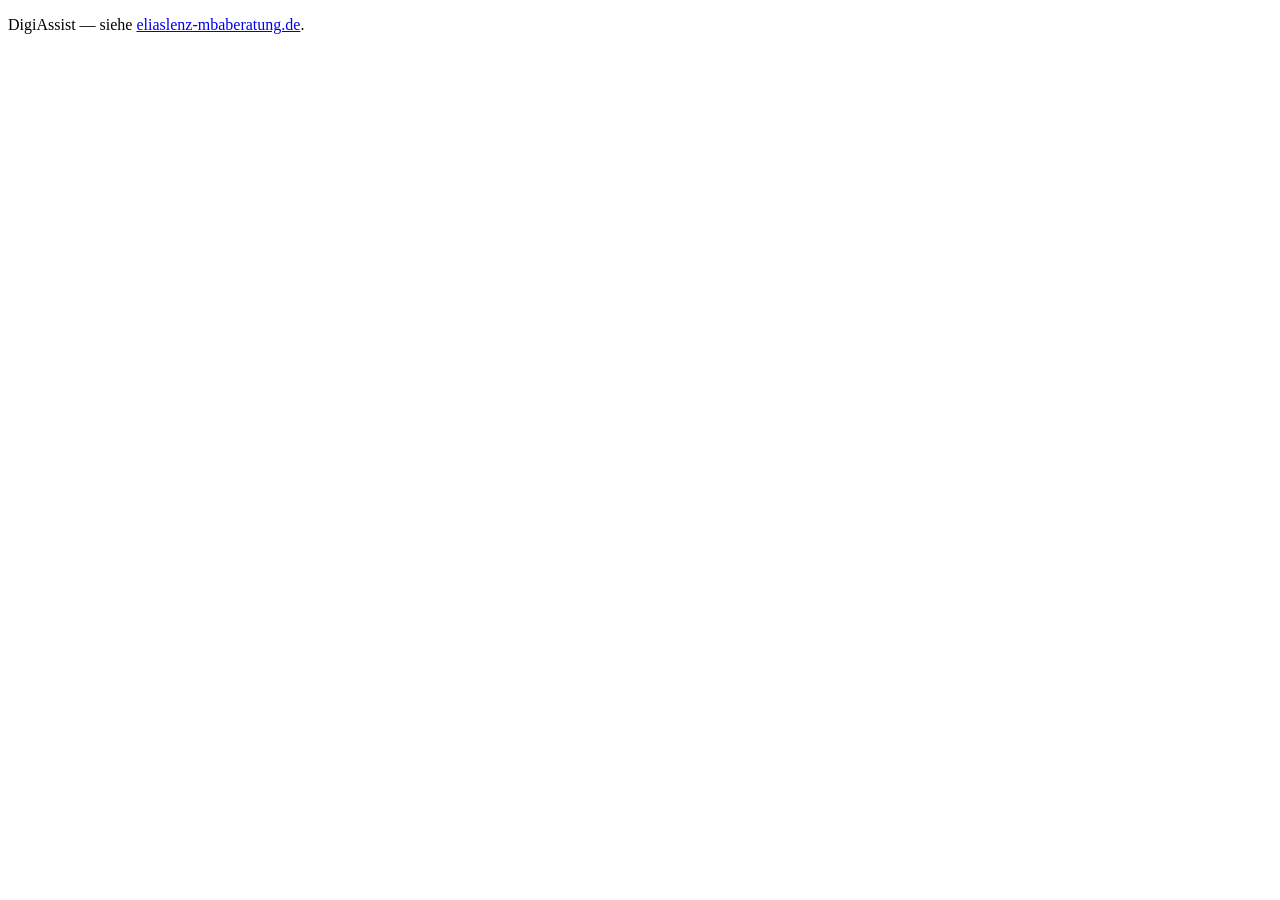
==== commit 0333f09b: "release eliaslenz-mbaberatung.de custom domain; remove redirect stub Free the domain so the main dig" ====
--- a/index.html
+++ b/index.html
@@ -1,628 +1,4 @@
-<!DOCTYPE html>
-<html lang="de">
-<head>
-<meta charset="UTF-8">
-<meta name="viewport" content="width=device-width, initial-scale=1.0">
-
-<!--
-  Security headers.
-  Only Content-Security-Policy is valid as an HTML <meta http-equiv> per
-  the HTML5 spec; X-Content-Type-Options, X-Frame-Options, Referrer-Policy
-  and Permissions-Policy are HTTP-only and must be set at the host edge
-  (Cloudflare, Hetzner Apache .htaccess, etc.). See docs/Security.md.
--->
-<meta http-equiv="Content-Security-Policy" content="default-src 'self'; script-src 'self' 'unsafe-inline'; style-src 'self' 'unsafe-inline'; img-src 'self' data:; font-src 'self'; connect-src 'self'; frame-ancestors 'none'; base-uri 'self'; form-action 'self' mailto:;">
-<meta name="referrer" content="strict-origin-when-cross-origin">
-
-<title>DigiAssist — IT-Sicherheitsberatung und KI-Governance | Elias Lenz</title>
-<meta name="description" content="Freiberufliche IT-Sicherheitsberatung und KI-Governance für den Mittelstand. NIS2, DORA, EU AI Act Compliance. Cybersecurity Consulting aus Filderstadt.">
-<meta property="og:title" content="DigiAssist — IT-Sicherheitsberatung und KI-Governance">
-<meta property="og:description" content="Freiberufliche IT-Sicherheitsberatung und KI-Governance für den Mittelstand. NIS2, DORA, EU AI Act Compliance.">
-<meta property="og:type" content="website">
-<meta property="og:url" content="https://eliaslenz-mbaberatung.de">
-<meta property="og:locale" content="de_DE">
-<meta property="og:locale:alternate" content="en_GB">
-<link rel="canonical" href="https://eliaslenz-mbaberatung.de">
-<link rel="alternate" hreflang="de" href="https://eliaslenz-mbaberatung.de/">
-<link rel="alternate" hreflang="en-GB" href="https://eliaslenz-mbaberatung.de/">
-<link rel="alternate" hreflang="x-default" href="https://eliaslenz-mbaberatung.de/">
-<link rel="stylesheet" href="./styles.css">
-
-<!-- JSON-LD Structured Data -->
-<script type="application/ld+json">
-{
-  "@context": "https://schema.org",
-  "@type": "ProfessionalService",
-  "name": "DigiAssist — Elias Lenz, IT-Sicherheitsberatung und KI-Governance",
-  "url": "https://eliaslenz-mbaberatung.de",
-  "description": "Freiberufliche IT-Sicherheitsberatung und KI-Governance für den Mittelstand. NIS2, DORA, EU AI Act, Cyber Resilience Act Compliance.",
-  "address": {
-    "@type": "PostalAddress",
-    "addressLocality": "Filderstadt",
-    "addressRegion": "Baden-Württemberg",
-    "addressCountry": "DE"
-  },
-  "areaServed": ["EU", "EEA", "DACH"],
-  "founder": {
-    "@type": "Person",
-    "name": "Elias Lenz",
-    "jobTitle": "IT-Sicherheitsberater und KI-Governance Consultant"
-  },
-  "parentOrganization": {
-    "@type": "Organization",
-    "name": "Kestura",
-    "url": "https://kestura.com"
-  }
-}
-</script>
-</head>
-<body>
-
-<!-- Skip Link -->
-<a href="#main" class="skip-link">Zum Inhalt springen</a>
-
-<!-- ====== HEADER ====== -->
-<header class="header" id="header">
-  <div class="container header__inner">
-    <a href="#" class="logo" aria-label="DigiAssist — Startseite">
-      <!-- SVG Logo: Shield with circuit/lock motif -->
-      <svg class="logo__icon" viewBox="0 0 36 36" fill="none" xmlns="http://www.w3.org/2000/svg" aria-hidden="true">
-        <path d="M18 2L4 8v10c0 9.33 5.97 17.06 14 20 8.03-2.94 14-10.67 14-20V8L18 2z" stroke="#0d9488" stroke-width="2" fill="none"/>
-        <path d="M18 2L4 8v10c0 9.33 5.97 17.06 14 20 8.03-2.94 14-10.67 14-20V8L18 2z" fill="#0d9488" opacity="0.08"/>
-        <circle cx="18" cy="16" r="4" stroke="#0d9488" stroke-width="1.5" fill="none"/>
-        <line x1="18" y1="20" x2="18" y2="26" stroke="#0d9488" stroke-width="1.5" stroke-linecap="round"/>
-        <line x1="14" y1="16" x2="8" y2="16" stroke="#0d9488" stroke-width="1" stroke-linecap="round" opacity="0.5"/>
-        <line x1="22" y1="16" x2="28" y2="16" stroke="#0d9488" stroke-width="1" stroke-linecap="round" opacity="0.5"/>
-        <line x1="18" y1="12" x2="18" y2="7" stroke="#0d9488" stroke-width="1" stroke-linecap="round" opacity="0.5"/>
-      </svg>
-      <span class="logo__text">
-        DigiAssist
-        <span class="logo__sub" data-i18n="hero.badge">IT-Sicherheitsberatung</span>
-      </span>
-    </a>
-
-    <nav class="nav" aria-label="Hauptnavigation">
-      <ul class="nav__links" role="list">
-        <li><a href="#about" data-i18n="nav.about">Über uns</a></li>
-        <li><a href="#services" data-i18n="nav.services">Leistungen</a></li>
-        <li><a href="#references" data-i18n="nav.references">Referenzen</a></li>
-        <li><a href="#qualifications" data-i18n="nav.qualifications">Qualifikationen</a></li>
-        <li><a href="#contact" data-i18n="nav.contact">Kontakt</a></li>
-      </ul>
-
-      <div class="lang-toggle" role="group" aria-label="Sprache wählen">
-        <button class="lang-toggle__btn active" data-lang="de" onclick="setLanguage('de')" aria-label="Deutsch">DE</button>
-        <button class="lang-toggle__btn" data-lang="en" onclick="setLanguage('en')" aria-label="English">EN</button>
-      </div>
-
-      <button class="nav-toggle" aria-label="Navigation öffnen" onclick="toggleMobileNav()">
-        <svg viewBox="0 0 24 24" fill="none" stroke="currentColor" stroke-width="2" stroke-linecap="round">
-          <line x1="3" y1="6" x2="21" y2="6"/>
-          <line x1="3" y1="12" x2="21" y2="12"/>
-          <line x1="3" y1="18" x2="21" y2="18"/>
-        </svg>
-      </button>
-    </nav>
-  </div>
-</header>
-
-<!-- Mobile Nav Overlay -->
-<div class="mobile-nav" id="mobileNav" role="dialog" aria-label="Navigation">
-  <button class="mobile-nav__close" aria-label="Navigation schließen" onclick="toggleMobileNav()">
-    <svg viewBox="0 0 24 24" fill="none" stroke="currentColor" stroke-width="2" stroke-linecap="round" width="24" height="24">
-      <line x1="18" y1="6" x2="6" y2="18"/>
-      <line x1="6" y1="6" x2="18" y2="18"/>
-    </svg>
-  </button>
-  <a href="#about" onclick="toggleMobileNav()" data-i18n="nav.about">Über uns</a>
-  <a href="#services" onclick="toggleMobileNav()" data-i18n="nav.services">Leistungen</a>
-  <a href="#references" onclick="toggleMobileNav()" data-i18n="nav.references">Referenzen</a>
-  <a href="#qualifications" onclick="toggleMobileNav()" data-i18n="nav.qualifications">Qualifikationen</a>
-  <a href="#contact" onclick="toggleMobileNav()" data-i18n="nav.contact">Kontakt</a>
-  <div class="lang-toggle" style="margin-top: 1rem;">
-    <button class="lang-toggle__btn active" data-lang="de" onclick="setLanguage('de')" aria-label="Deutsch">DE</button>
-    <button class="lang-toggle__btn" data-lang="en" onclick="setLanguage('en')" aria-label="English">EN</button>
-  </div>
-</div>
-
-<!-- ====== MAIN ====== -->
-<main id="main">
-
-  <!-- HERO -->
-  <section class="hero">
-    <div class="container">
-      <div class="hero__content">
-        <span class="hero__badge" data-i18n="hero.badge">IT-Sicherheitsberatung</span>
-        <h1 class="hero__title">
-          <span data-i18n="hero.title.line1">IT-Sicherheitsberatung</span><br>
-          <span class="accent" data-i18n="hero.title.line2">und KI-Governance</span><br>
-          <span data-i18n="hero.title.line3">für den Mittelstand</span>
-        </h1>
-        <p class="hero__subtitle" data-i18n="hero.subtitle">Compliance mit NIS2, DORA, EU AI Act und Cyber Resilience Act — pragmatisch umgesetzt. Von der Risikoanalyse bis zur Implementierung.</p>
-        <div class="hero__actions">
-          <a href="#contact" class="btn btn--primary" data-i18n="hero.cta">Jetzt Beratungsgespräch anfragen</a>
-          <a href="#services" class="btn btn--outline" data-i18n="hero.cta2">Leistungen entdecken</a>
-        </div>
-      </div>
-    </div>
-  </section>
-
-  <!-- ABOUT -->
-  <section class="section section--alt" id="about">
-    <div class="container container--narrow">
-      <div class="section__header reveal">
-        <span class="section__label" data-i18n="about.label">Über DigiAssist</span>
-        <h2 class="section__title" data-i18n="about.title">Ihr Partner für IT-Sicherheit</h2>
-      </div>
-      <div class="about-content reveal">
-        <div class="about__text">
-          <p data-i18n="about.p1">DigiAssist — Elias Lenz bietet freiberufliche IT-Sicherheitsberatung und KI-Governance für Unternehmen im deutschsprachigen Raum und der EU. Als Nebenerwerb gestartet, verbinde ich akademische Tiefe mit praktischer Erfahrung aus Projekten bei Energieversorgern und Netzbetreibern.</p>
-          <p data-i18n="about.p2">Mein Fokus liegt auf pragmatischen Lösungen: Compliance-Anforderungen wie NIS2, DORA und den EU AI Act in umsetzbare Maßnahmen übersetzen — ohne Overhead, ohne Buzzwords.</p>
-          <p data-i18n="about.p3">Erneute Existenzgründung 2026 — mit frischem Fokus auf KI-Governance und die neuen europäischen Regulierungsrahmen.</p>
-          <div class="about__note">
-            <svg viewBox="0 0 24 24" fill="none" stroke="currentColor" stroke-width="2" stroke-linecap="round" stroke-linejoin="round"><circle cx="12" cy="12" r="10"/><line x1="12" y1="16" x2="12" y2="12"/><line x1="12" y1="8" x2="12.01" y2="8"/></svg>
-            <span data-i18n="about.note">DigiAssist ist ein Nebenerwerb. Verpflichtungen gegenüber dem Arbeitgeber haben stets Vorrang.</span>
-          </div>
-        </div>
-        <div class="about__highlight">
-          <div class="about__stat">
-            <div class="about__stat-value" data-i18n="about.stat1.value">10+</div>
-            <div class="about__stat-label" data-i18n="about.stat1.label">Jahre IT-Erfahrung</div>
-          </div>
-          <hr class="divider">
-          <div class="about__stat">
-            <div class="about__stat-value" data-i18n="about.stat2.value">MSc + MBA</div>
-            <div class="about__stat-label" data-i18n="about.stat2.label">Doppelqualifikation</div>
-          </div>
-          <hr class="divider">
-          <div class="about__stat">
-            <div class="about__stat-value" data-i18n="about.stat3.value">PhD</div>
-            <div class="about__stat-label" data-i18n="about.stat3.label">Cybersecurity (laufend)</div>
-          </div>
-        </div>
-      </div>
-    </div>
-  </section>
-
-  <!-- SERVICES -->
-  <section class="section" id="services">
-    <div class="container">
-      <div class="section__header reveal">
-        <span class="section__label" data-i18n="services.label">Leistungen</span>
-        <h2 class="section__title" data-i18n="services.title">Sechs Säulen der IT-Sicherheit</h2>
-        <p class="section__desc" data-i18n="services.desc">Umfassende Beratung — von der Risikoanalyse über Compliance bis zur technischen Implementierung.</p>
-      </div>
-      <div class="services-grid">
-
-        <!-- Service 1: Cybersecurity Consulting -->
-        <div class="service-card reveal">
-          <div class="service-card__icon">
-            <svg viewBox="0 0 24 24" fill="none" stroke="currentColor" stroke-width="2" stroke-linecap="round" stroke-linejoin="round">
-              <path d="M12 22s8-4 8-10V5l-8-3-8 3v7c0 6 8 10 8 10z"/>
-            </svg>
-          </div>
-          <h3 class="service-card__title" data-i18n="service1.title">Cybersecurity Consulting</h3>
-          <p class="service-card__desc" data-i18n="service1.desc">Ganzheitliche Sicherheitsanalysen, Penetrationstests und Risikobewertungen. Identifikation von Schwachstellen und Entwicklung maßgeschneiderter Schutzstrategien.</p>
-          <div class="service-card__tags" data-i18n-tags="service1.tags">
-            <span class="service-card__tag">Audits</span>
-            <span class="service-card__tag">Pentests</span>
-            <span class="service-card__tag">Risikoanalyse</span>
-          </div>
-        </div>
-
-        <!-- Service 2: AI Governance & Compliance -->
-        <div class="service-card reveal">
-          <div class="service-card__icon">
-            <svg viewBox="0 0 24 24" fill="none" stroke="currentColor" stroke-width="2" stroke-linecap="round" stroke-linejoin="round">
-              <path d="M12 2L2 7l10 5 10-5-10-5z"/><path d="M2 17l10 5 10-5"/><path d="M2 12l10 5 10-5"/>
-            </svg>
-          </div>
-          <h3 class="service-card__title" data-i18n="service2.title">AI Governance & Compliance</h3>
-          <p class="service-card__desc" data-i18n="service2.desc">Umsetzung regulatorischer Anforderungen: NIS2-Richtlinie, DORA, EU AI Act und Cyber Resilience Act. Von der Gap-Analyse bis zur vollständigen Compliance.</p>
-          <div class="service-card__tags" data-i18n-tags="service2.tags">
-            <span class="service-card__tag">NIS2</span>
-            <span class="service-card__tag">DORA</span>
-            <span class="service-card__tag">EU AI Act</span>
-            <span class="service-card__tag">CRA</span>
-          </div>
-        </div>
-
-        <!-- Service 3: DevSecOps Advisory -->
-        <div class="service-card reveal">
-          <div class="service-card__icon">
-            <svg viewBox="0 0 24 24" fill="none" stroke="currentColor" stroke-width="2" stroke-linecap="round" stroke-linejoin="round">
-              <polyline points="16 18 22 12 16 6"/><polyline points="8 6 2 12 8 18"/>
-            </svg>
-          </div>
-          <h3 class="service-card__title" data-i18n="service3.title">DevSecOps Advisory</h3>
-          <p class="service-card__desc" data-i18n="service3.desc">Integration von Sicherheit in CI/CD-Pipelines und Infrastructure-as-Code. Security Shift-Left für schnellere und sicherere Deployments.</p>
-          <div class="service-card__tags" data-i18n-tags="service3.tags">
-            <span class="service-card__tag">CI/CD</span>
-            <span class="service-card__tag">IaC</span>
-            <span class="service-card__tag">Shift-Left</span>
-          </div>
-        </div>
-
-        <!-- Service 4: Policy as Code -->
-        <div class="service-card reveal">
-          <div class="service-card__icon">
-            <svg viewBox="0 0 24 24" fill="none" stroke="currentColor" stroke-width="2" stroke-linecap="round" stroke-linejoin="round">
-              <path d="M14 2H6a2 2 0 0 0-2 2v16a2 2 0 0 0 2 2h12a2 2 0 0 0 2-2V8z"/><polyline points="14 2 14 8 20 8"/><line x1="16" y1="13" x2="8" y2="13"/><line x1="16" y1="17" x2="8" y2="17"/><polyline points="10 9 9 9 8 9"/>
-            </svg>
-          </div>
-          <h3 class="service-card__title" data-i18n="service4.title">Policy as Code</h3>
-          <p class="service-card__desc" data-i18n="service4.desc">Automatisierung von Compliance-Richtlinien mit OPA, Conftest und weiteren Tools. Audit-fähige Policies, die in Code überprüfbar sind.</p>
-          <div class="service-card__tags" data-i18n-tags="service4.tags">
-            <span class="service-card__tag">OPA</span>
-            <span class="service-card__tag">Conftest</span>
-            <span class="service-card__tag">Automation</span>
-          </div>
-        </div>
-
-        <!-- Service 5: Digital Transformation -->
-        <div class="service-card reveal">
-          <div class="service-card__icon">
-            <svg viewBox="0 0 24 24" fill="none" stroke="currentColor" stroke-width="2" stroke-linecap="round" stroke-linejoin="round">
-              <path d="M18 10h-1.26A8 8 0 1 0 9 20h9a5 5 0 0 0 0-10z"/>
-            </svg>
-          </div>
-          <h3 class="service-card__title" data-i18n="service5.title">Digitale Transformation</h3>
-          <p class="service-card__desc" data-i18n="service5.desc">Sichere Cloud-Migration und IT-Modernisierung. Begleitung von Legacy-Systemen in moderne, sichere Architekturen.</p>
-          <div class="service-card__tags" data-i18n-tags="service5.tags">
-            <span class="service-card__tag">Cloud</span>
-            <span class="service-card__tag">Migration</span>
-            <span class="service-card__tag">Modernisierung</span>
-          </div>
-        </div>
-
-        <!-- Service 6: vCISO -->
-        <div class="service-card reveal">
-          <div class="service-card__icon">
-            <svg viewBox="0 0 24 24" fill="none" stroke="currentColor" stroke-width="2" stroke-linecap="round" stroke-linejoin="round">
-              <path d="M20 21v-2a4 4 0 0 0-4-4H8a4 4 0 0 0-4 4v2"/><circle cx="12" cy="7" r="4"/>
-            </svg>
-          </div>
-          <h3 class="service-card__title" data-i18n="service6.title">vCISO</h3>
-          <p class="service-card__desc" data-i18n="service6.desc">Virtual Chief Information Security Officer als Dienstleistung. Strategische Sicherheitsberatung und Führung — ohne die Kosten einer Vollzeitstelle.</p>
-          <div class="service-card__tags" data-i18n-tags="service6.tags">
-            <span class="service-card__tag">Strategie</span>
-            <span class="service-card__tag">Führung</span>
-            <span class="service-card__tag">Flexibel</span>
-          </div>
-        </div>
-
-      </div>
-    </div>
-  </section>
-
-  <!-- REFERENZEN -->
-  <section class="section section--alt" id="references">
-    <div class="container">
-      <div class="section__header reveal">
-        <span class="section__label" data-i18n="refs.label">Referenzen</span>
-        <h2 class="section__title" data-i18n="refs.title">Ausgewählte Projekte</h2>
-        <p class="section__desc" data-i18n="refs.desc">Erfahrung aus Projekten in der Energiewirtschaft und kritischen Infrastruktur, mit Schwerpunkt auf EHS und Gefahrstoffmanagement.</p>
-      </div>
-      <div class="clients-grid">
-        <div class="client-card reveal">
-          <div class="client-card__logo">
-            <svg viewBox="0 0 48 48" fill="none" width="32" height="32">
-              <rect x="8" y="12" width="32" height="24" rx="3" stroke="#0d9488" stroke-width="2" fill="none"/>
-              <path d="M14 24h6m4 0h6" stroke="#0d9488" stroke-width="2" stroke-linecap="round"/>
-              <circle cx="24" cy="24" r="2" fill="#0d9488"/>
-            </svg>
-          </div>
-          <div class="client-card__info">
-            <h3 data-i18n="ref1.name">Gefahrstoffmanagement (Energiesektor)</h3>
-            <p data-i18n="ref1.desc">Anwendungsbetreuung und kontinuierliche Weiterentwicklung einer Gefahrstoffmanagement-Software (EcoWebDesk) bei einem großen regionalen Energieversorger und Netzbetreiber. Verantwortlich für Stammdatenqualität, Anwenderbetreuung und Abstimmung mit EHS-Fachstellen zur Sicherstellung der regelkonformen Handhabung an mehreren Standorten.</p>
-          </div>
-        </div>
-
-        <div class="client-card reveal">
-          <div class="client-card__logo">
-            <svg viewBox="0 0 48 48" fill="none" width="32" height="32">
-              <circle cx="24" cy="24" r="14" stroke="#0d9488" stroke-width="2" fill="none"/>
-              <path d="M14 24h20M24 14v20" stroke="#0d9488" stroke-width="1.5" stroke-linecap="round" opacity="0.5"/>
-              <circle cx="24" cy="24" r="6" stroke="#0d9488" stroke-width="1.5" fill="none"/>
-            </svg>
-          </div>
-          <div class="client-card__info">
-            <h3 data-i18n="ref2.name">EHS-Softwarebetrieb (Kritische Infrastruktur)</h3>
-            <p data-i18n="ref2.desc">Operativer Betrieb und Konfiguration von EHS- und Gefahrstoffmanagement-Software (Quentic / EcoWebDesk) bei einem Betreiber kritischer Infrastruktur. Pflege von Sicherheitsdaten, Onboarding interner Anwender, Koordination von Vendor-Updates sowie Dokumentation der Prozesse für Audit- und Compliance-Zwecke.</p>
-          </div>
-        </div>
-
-        <div class="client-card reveal">
-          <div class="client-card__logo">
-            <svg viewBox="0 0 48 48" fill="none" width="32" height="32">
-              <rect x="10" y="8" width="28" height="28" rx="4" stroke="#0d9488" stroke-width="2" fill="none"/>
-              <path d="M18 20l4 4 8-8" stroke="#0d9488" stroke-width="2" stroke-linecap="round" stroke-linejoin="round"/>
-            </svg>
-          </div>
-          <div class="client-card__info">
-            <h3 data-i18n="ref3.name">Webprojekt KMU</h3>
-            <p data-i18n="ref3.desc">Kompletter Webauftritt für ein kleines Unternehmen — Beispiel eines abgeschlossenen DigiAssist-Projekts.</p>
-          </div>
-        </div>
-      </div>
-    </div>
-  </section>
-
-  <!-- QUALIFIKATIONEN -->
-  <section class="section" id="qualifications">
-    <div class="container">
-      <div class="section__header reveal">
-        <span class="section__label" data-i18n="quals.label">Qualifikationen</span>
-        <h2 class="section__title" data-i18n="quals.title">Akademische & berufliche Qualifikationen</h2>
-      </div>
-      <div class="quals-grid">
-        <div class="qual-group reveal">
-          <div class="qual-group__title">
-            <svg viewBox="0 0 24 24" fill="none" stroke="currentColor" stroke-width="2" stroke-linecap="round" stroke-linejoin="round"><path d="M22 10v6M2 10l10-5 10 5-10 5z"/><path d="M6 12v5c3 3 9 3 12 0v-5"/></svg>
-            <span data-i18n="quals.academic">Akademisch</span>
-          </div>
-          <ul class="qual-list" role="list">
-            <li data-i18n="qual.msc">MSc Information Security</li>
-            <li data-i18n="qual.mba">MBA International Management</li>
-            <li data-i18n="qual.phd">PhD Candidate, Cybersecurity — University of Plymouth</li>
-          </ul>
-        </div>
-        <div class="qual-group reveal">
-          <div class="qual-group__title">
-            <svg viewBox="0 0 24 24" fill="none" stroke="currentColor" stroke-width="2" stroke-linecap="round" stroke-linejoin="round"><path d="M12 15l-2 5 2-1 2 1-2-5z"/><path d="M9 12a3 3 0 1 0 6 0 3 3 0 0 0-6 0z"/><path d="M12 2a10 10 0 1 0 0 20 10 10 0 0 0 0-20z"/></svg>
-            <span data-i18n="quals.certs">Zertifizierungen</span>
-          </div>
-          <ul class="qual-list" role="list">
-            <li data-i18n="qual.cc">ISC² Certified in Cybersecurity (CC)</li>
-            <li data-i18n="qual.sscp">ISC² Systems Security Certified Practitioner (SSCP)</li>
-          </ul>
-        </div>
-        <div class="qual-group reveal">
-          <div class="qual-group__title">
-            <svg viewBox="0 0 24 24" fill="none" stroke="currentColor" stroke-width="2" stroke-linecap="round" stroke-linejoin="round"><path d="M16 21v-2a4 4 0 0 0-4-4H6a4 4 0 0 0-4 4v2"/><circle cx="9" cy="7" r="4"/><polyline points="16 11 18 13 22 9"/></svg>
-            <span data-i18n="quals.recognition">Anerkennung</span>
-          </div>
-          <ul class="qual-list" role="list">
-            <li data-i18n="qual.ihk">IHK Gleichwertigkeitsbescheid</li>
-          </ul>
-        </div>
-      </div>
-    </div>
-  </section>
-
-  <!-- KONTAKT -->
-  <section class="section section--alt" id="contact">
-    <div class="container">
-      <div class="section__header reveal">
-        <span class="section__label" data-i18n="contact.label">Kontakt</span>
-        <h2 class="section__title" data-i18n="contact.title">Beratungsgespräch vereinbaren</h2>
-        <p class="section__desc" data-i18n="contact.desc">Beschreiben Sie Ihr Anliegen und ich melde mich zeitnah bei Ihnen.</p>
-      </div>
-      <div class="contact-grid reveal">
-        <div class="contact__info">
-          <div class="contact__info-item">
-            <div class="contact__info-icon">
-              <svg viewBox="0 0 24 24" fill="none" stroke="currentColor" stroke-width="2" stroke-linecap="round" stroke-linejoin="round"><path d="M21 10c0 7-9 13-9 13s-9-6-9-13a9 9 0 0 1 18 0z"/><circle cx="12" cy="10" r="3"/></svg>
-            </div>
-            <div class="contact__info-text">
-              <h3 data-i18n="contact.info.location.title">Standort</h3>
-              <p data-i18n="contact.info.location.text">Filderstadt, Baden-Württemberg</p>
-            </div>
-          </div>
-          <div class="contact__info-item">
-            <div class="contact__info-icon">
-              <svg viewBox="0 0 24 24" fill="none" stroke="currentColor" stroke-width="2" stroke-linecap="round" stroke-linejoin="round"><circle cx="12" cy="12" r="10"/><line x1="2" y1="12" x2="22" y2="12"/><path d="M12 2a15.3 15.3 0 0 1 4 10 15.3 15.3 0 0 1-4 10 15.3 15.3 0 0 1-4-10 15.3 15.3 0 0 1 4-10z"/></svg>
-            </div>
-            <div class="contact__info-text">
-              <h3 data-i18n="contact.info.scope.title">Einzugsgebiet</h3>
-              <p data-i18n="contact.info.scope.text">EU / EWR / DACH — Remote & vor Ort</p>
-            </div>
-          </div>
-          <div class="contact__info-item">
-            <div class="contact__info-icon">
-              <svg viewBox="0 0 24 24" fill="none" stroke="currentColor" stroke-width="2" stroke-linecap="round" stroke-linejoin="round"><circle cx="12" cy="12" r="10"/><polyline points="12 6 12 12 16 14"/></svg>
-            </div>
-            <div class="contact__info-text">
-              <h3 data-i18n="contact.info.response.title">Antwortzeit</h3>
-              <p data-i18n="contact.info.response.text">In der Regel innerhalb von 48 Stunden</p>
-            </div>
-          </div>
-        </div>
-
-        <form class="form" id="contactForm" onsubmit="return handleSubmit(event)">
-          <div class="form__row">
-            <div class="form__group">
-              <label class="form__label" for="name" data-i18n="contact.form.name">Name</label>
-              <input class="form__input" type="text" id="name" name="name" required
-                data-i18n-placeholder="contact.form.placeholder.name" placeholder="Ihr Name">
-            </div>
-            <div class="form__group">
-              <label class="form__label" for="email" data-i18n="contact.form.email">E-Mail</label>
-              <input class="form__input" type="email" id="email" name="email" required
-                data-i18n-placeholder="contact.form.placeholder.email" placeholder="ihre@email.de">
-            </div>
-          </div>
-          <div class="form__row">
-            <div class="form__group">
-              <label class="form__label" for="company" data-i18n="contact.form.company">Unternehmen (optional)</label>
-              <input class="form__input" type="text" id="company" name="company"
-                data-i18n-placeholder="contact.form.placeholder.company" placeholder="Ihr Unternehmen">
-            </div>
-            <div class="form__group">
-              <label class="form__label" for="subject" data-i18n="contact.form.subject">Betreff</label>
-              <input class="form__input" type="text" id="subject" name="subject" required
-                data-i18n-placeholder="contact.form.placeholder.subject" placeholder="Worum geht es?">
-            </div>
-          </div>
-          <div class="form__group">
-            <label class="form__label" for="message" data-i18n="contact.form.message">Nachricht</label>
-            <textarea class="form__textarea" id="message" name="message" required
-              data-i18n-placeholder="contact.form.placeholder.message" placeholder="Beschreiben Sie Ihr Anliegen..."></textarea>
-          </div>
-
-          <!-- Honeypot field — anti-bot, not visible -->
-          <div class="form__hp" aria-hidden="true">
-            <label for="website_url">Website</label>
-            <input type="text" id="website_url" name="website_url" tabindex="-1" autocomplete="off">
-          </div>
-
-          <button type="submit" class="btn btn--primary form__submit" data-i18n="contact.form.submit">Nachricht senden</button>
-          <p class="form__notice" data-i18n="contact.form.notice">Mit dem Absenden stimmen Sie der Verarbeitung Ihrer Daten gemäß unserer Datenschutzerklärung zu. Ihre Daten werden ausschließlich zur Bearbeitung Ihrer Anfrage verwendet.</p>
-        </form>
-      </div>
-    </div>
-  </section>
-
-</main>
-
-<!-- ====== FOOTER ====== -->
-<footer class="footer">
-  <div class="container">
-    <div class="footer__inner">
-      <p class="footer__copy" data-i18n="footer.copy">&copy; 2026 Elias Lenz — IT-Sicherheitsberatung und KI-Governance</p>
-      <ul class="footer__links" role="list">
-        <li><a href="./impressum.html" data-i18n="footer.impressum">Impressum</a></li>
-        <li><a href="./datenschutz.html" data-i18n="footer.datenschutz">Datenschutz</a></li>
-      </ul>
-    </div>
-    <div class="footer__attribution">
-      <span data-i18n="footer.affiliation">Teil des Kestura Teams</span> ·
-      <a href="https://kestura.com" target="_blank" rel="noopener noreferrer">kestura.com ↗</a>
-    </div>
-  </div>
-</footer>
-
-<!-- ====== COOKIE CONSENT BANNER ====== -->
-<div class="cookie-banner" id="cookieBanner">
-  <p class="cookie-banner__text" data-i18n="cookie.text">Diese Website verwendet nur technisch notwendige Cookies. Keine Tracking- oder Analyse-Cookies.</p>
-  <button class="cookie-banner__btn" onclick="acceptCookies()" data-i18n="cookie.btn">Verstanden</button>
-</div>
-
-<!-- ====== SCRIPTS ====== -->
-<script src="./i18n.js"></script>
-<script>
-// === Mobile Navigation ===
-function toggleMobileNav() {
-  const nav = document.getElementById('mobileNav');
-  nav.classList.toggle('active');
-  document.body.style.overflow = nav.classList.contains('active') ? 'hidden' : '';
-}
-
-// === Header scroll effect ===
-let lastScroll = 0;
-window.addEventListener('scroll', () => {
-  const header = document.getElementById('header');
-  const scrollY = window.scrollY;
-  if (scrollY > 50) {
-    header.classList.add('header--scrolled');
-  } else {
-    header.classList.remove('header--scrolled');
-  }
-  lastScroll = scrollY;
-}, { passive: true });
-
-// === Cookie consent ===
-var cookieConsented = false;
-function acceptCookies() {
-  const banner = document.getElementById('cookieBanner');
-  banner.classList.add('hidden');
-  cookieConsented = true;
-  // Set a session cookie for consent tracking
-  try { document.cookie = 'digiassist_consent=1;path=/;SameSite=Strict'; } catch(e) {}
-}
-(function() {
-  try {
-    if (document.cookie.indexOf('digiassist_consent=1') !== -1) {
-      document.getElementById('cookieBanner').classList.add('hidden');
-      cookieConsented = true;
-    }
-  } catch(e) {}
-})();
-
-// === Contact form handler (mailto with JS-assembled email) ===
-function handleSubmit(e) {
-  e.preventDefault();
-
-  // Honeypot check
-  const hp = document.getElementById('website_url');
-  if (hp && hp.value) {
-    alert(t('form.error.bot'));
-    return false;
-  }
-
-  const name = document.getElementById('name').value.trim();
-  const email = document.getElementById('email').value.trim();
-  const company = document.getElementById('company').value.trim();
-  const subject = document.getElementById('subject').value.trim();
-  const message = document.getElementById('message').value.trim();
-
-  if (!name || !email || !subject || !message) {
-    alert(t('form.error.fields'));
-    return false;
-  }
-
-  // Assemble email address via JavaScript (obfuscated)
-  const u = 'info';
-  const d = 'eliaslenz-mbaberatung';
-  const t_ld = 'de';
-  const addr = u + '@' + d + '.' + t_ld;
-
-  // Build mailto body
-  const body = [
-    'Name: ' + name,
-    'E-Mail: ' + email,
-    company ? 'Unternehmen: ' + company : '',
-    '',
-    message
-  ].filter(Boolean).join('\n');
-
-  const mailtoLink = 'mailto:' + encodeURIComponent(addr) +
-    '?subject=' + encodeURIComponent('[DigiAssist] ' + subject) +
-    '&body=' + encodeURIComponent(body);
-
-  window.open(mailtoLink, '_blank');
-  alert(t('form.success'));
-  return false;
-}
-
-// === Scroll reveal animations ===
-(function() {
-  const reveals = document.querySelectorAll('.reveal');
-  if (!reveals.length) return;
-
-  const observer = new IntersectionObserver((entries) => {
-    entries.forEach(entry => {
-      if (entry.isIntersecting) {
-        entry.target.classList.add('visible');
-        observer.unobserve(entry.target);
-      }
-    });
-  }, { threshold: 0.1, rootMargin: '0px 0px -40px 0px' });
-
-  reveals.forEach(el => observer.observe(el));
-})();
-
-// === Tag i18n update ===
-function updateTags() {
-  document.querySelectorAll('[data-i18n-tags]').forEach(container => {
-    const key = container.getAttribute('data-i18n-tags');
-    const text = translations[currentLang][key];
-    if (text) {
-      const tags = text.split('|');
-      container.innerHTML = tags.map(tag =>
-        '<span class="service-card__tag">' + tag.trim() + '</span>'
-      ).join('');
-    }
-  });
-}
-
-// Override setLanguage to also update tags
-const origSetLanguage = setLanguage;
-setLanguage = function(lang) {
-  origSetLanguage(lang);
-  updateTags();
-};
-</script>
-
-</body>
-</html>
+<!doctype html><html lang="de"><head><meta charset="utf-8"><title>DigiAssist</title>
+<meta name="robots" content="noindex"></head><body>
+<p>DigiAssist — siehe <a href="https://eliaslenz-mbaberatung.de/">eliaslenz-mbaberatung.de</a>.</p>
+</body></html>
